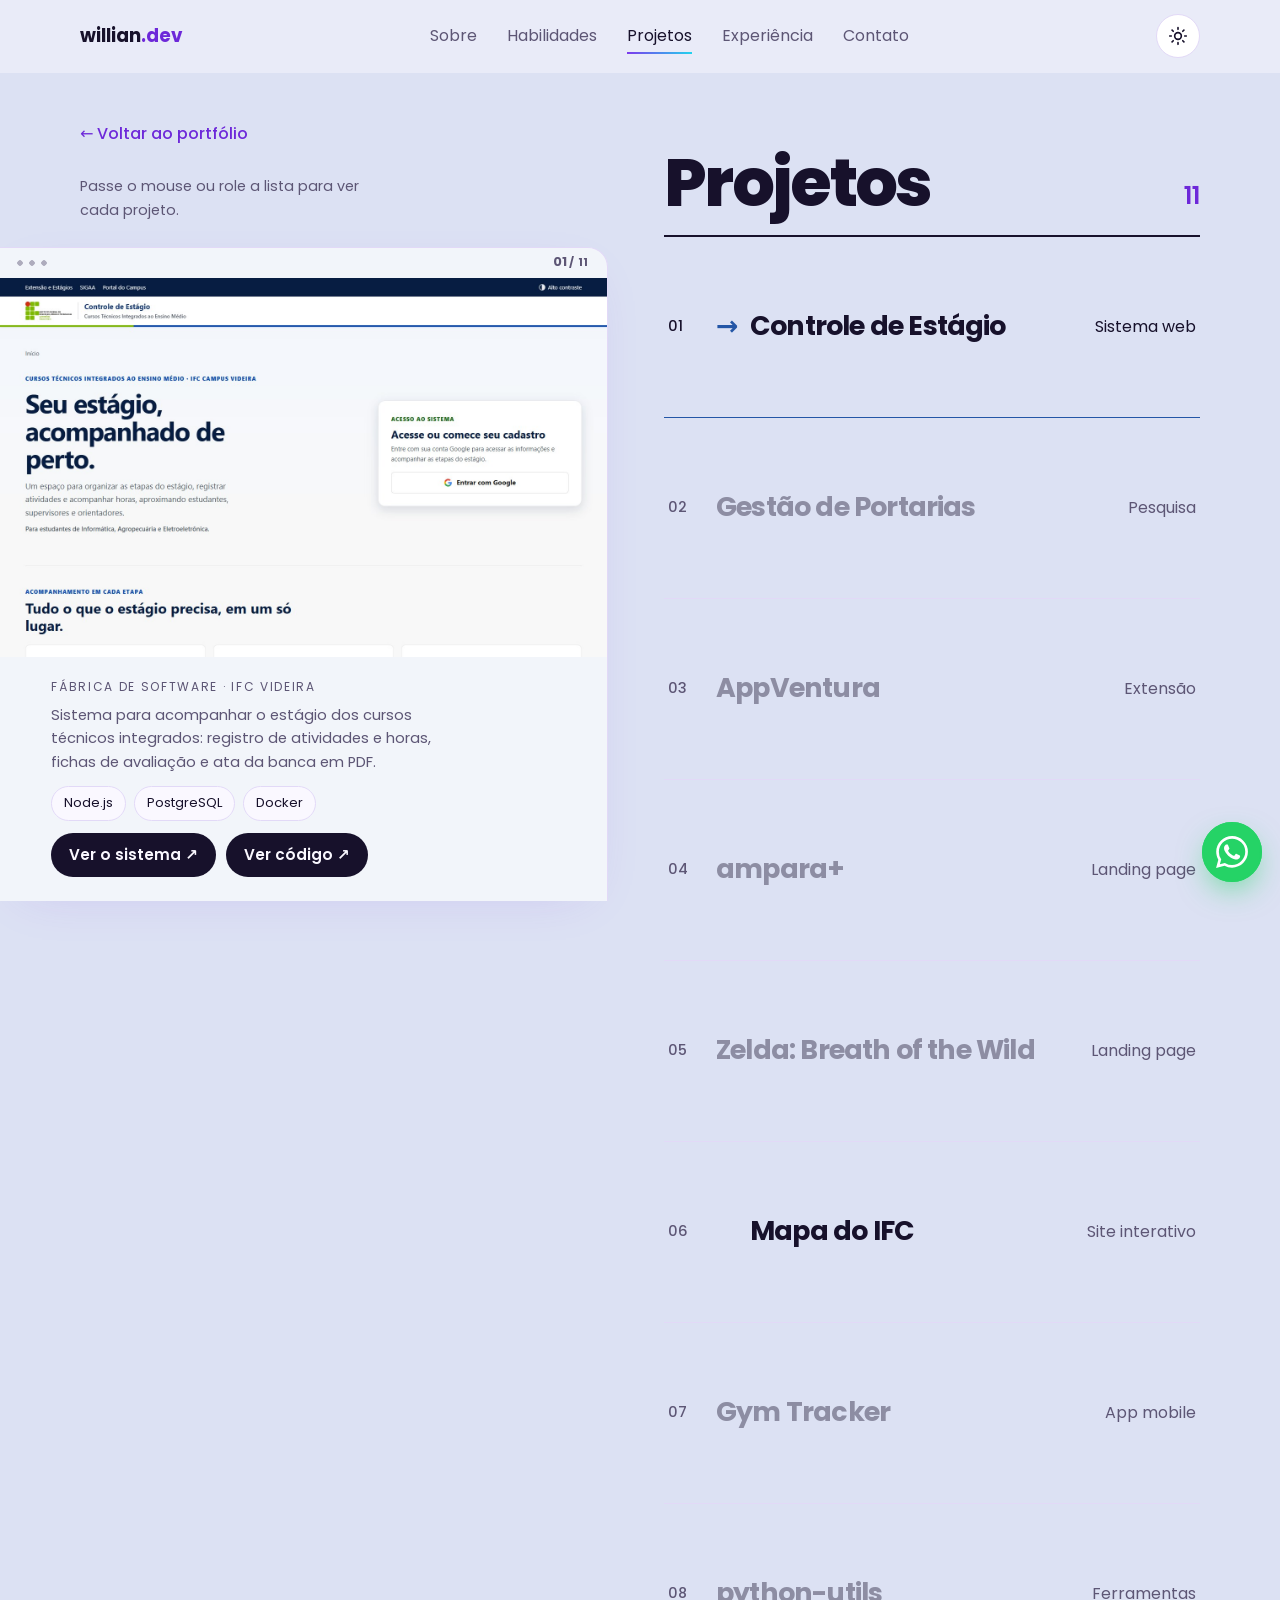
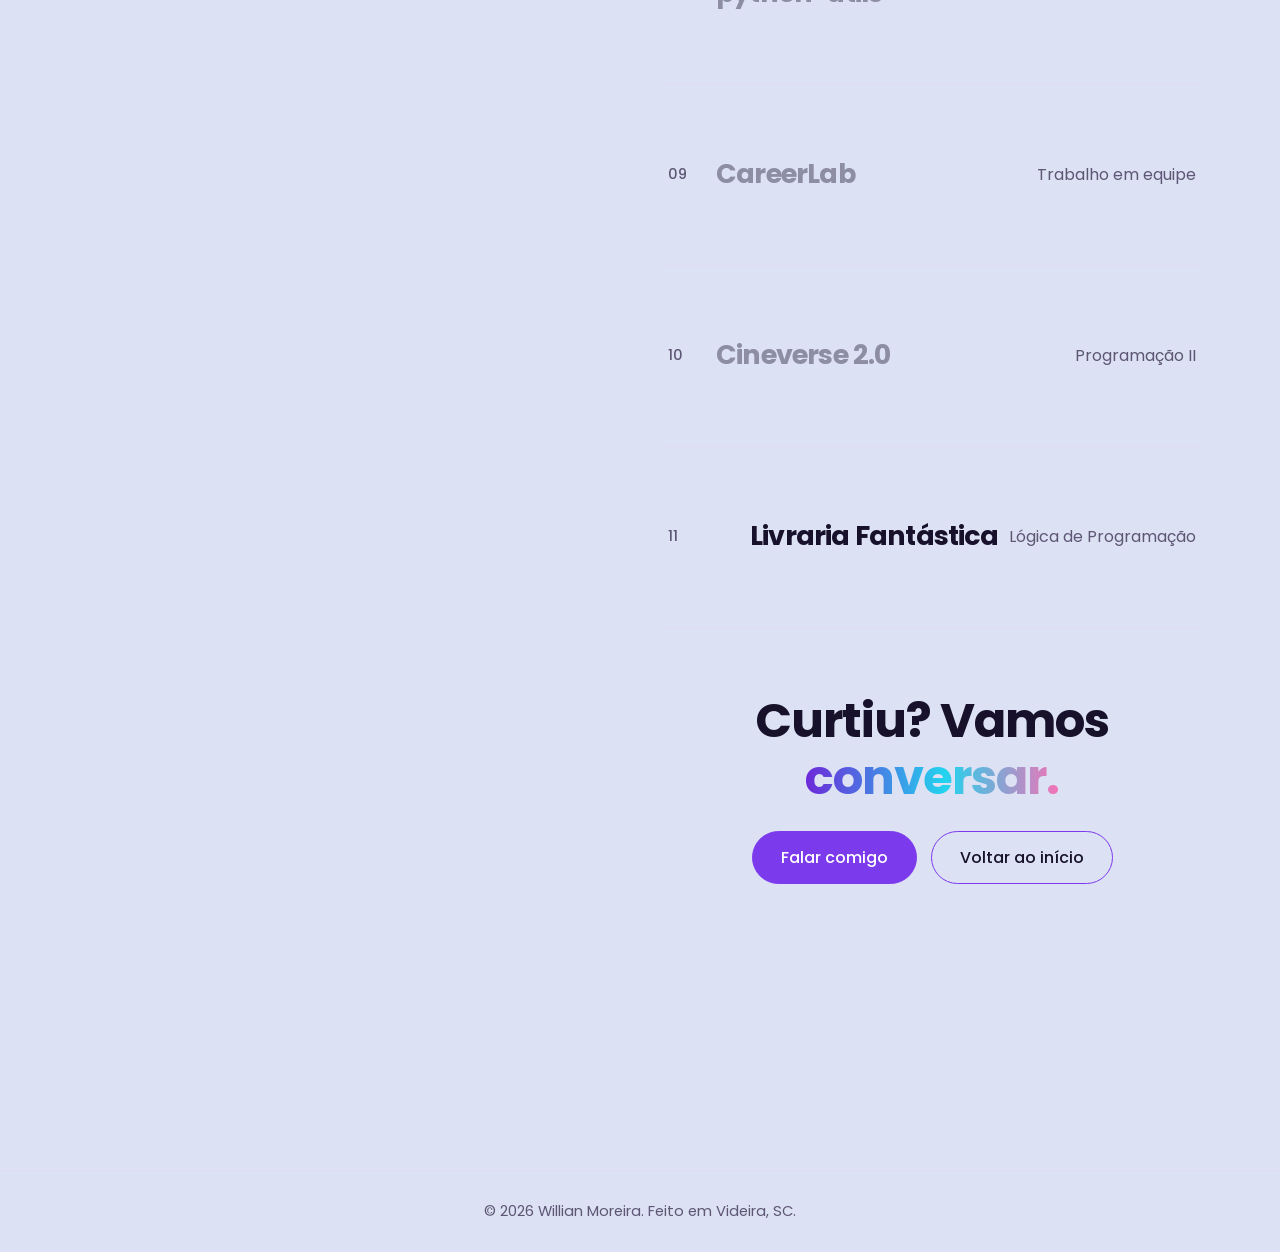
==== projetos.html @ 4750a2bd "Absolute cinema" ====
<!DOCTYPE html>
<html lang="pt-BR" data-theme="dark">
<head>
<meta charset="UTF-8" />
<meta name="viewport" content="width=device-width, initial-scale=1, viewport-fit=cover" />
<title>Todos os projetos | Willian Moreira</title>
<meta name="description" content="Todos os projetos de Willian Moreira: sistemas institucionais, extensão, landing pages, apps e trabalhos acadêmicos." />
<meta name="theme-color" content="#000000" />
<link rel="icon" type="image/png" href="assets/icon.png">
<script>
(function(){var t;try{t=localStorage.getItem('theme')}catch(e){}document.documentElement.dataset.theme=(t==='light'||t==='dark')?t:(matchMedia('(prefers-color-scheme: dark)').matches?'dark':'light')})();
</script>
<link rel="preconnect" href="https://fonts.googleapis.com" />
<link rel="preconnect" href="https://fonts.gstatic.com" crossorigin />
<link href="https://fonts.googleapis.com/css2?family=Poppins:wght@300;400;500;600;700;800&display=swap" rel="stylesheet" />
<link rel="stylesheet" href="style.css" />
</head>
<body class="projects-page">
<div class="progress" id="progress" aria-hidden="true"></div>

<header class="nav" id="nav">
  <div class="container">
    <a href="index.html#inicio" class="logo">willian<span>.dev</span></a>
    <nav class="menu" id="menu" aria-label="Principal">
      <a href="index.html#sobre">Sobre</a>
      <a href="index.html#habilidades">Habilidades</a>
      <a href="projetos.html" aria-current="page" class="active">Projetos</a>
      <a href="index.html#experiencia">Experiência</a>
      <a href="index.html#contato">Contato</a>
    </nav>
    <div class="nav-tools">
      <button class="theme-toggle" id="theme" type="button" aria-label="Alternar entre modo claro e escuro" aria-pressed="false">
        <svg class="i-sun" viewBox="0 0 24 24" fill="none" stroke="currentColor" stroke-width="2" stroke-linecap="round"><circle cx="12" cy="12" r="4"/><path d="M12 2v2M12 20v2M4.9 4.9l1.4 1.4M17.7 17.7l1.4 1.4M2 12h2M20 12h2M4.9 19.1l1.4-1.4M17.7 6.3l1.4-1.4"/></svg>
        <svg class="i-moon" viewBox="0 0 24 24" fill="none" stroke="currentColor" stroke-width="2" stroke-linecap="round" stroke-linejoin="round"><path d="M21 12.8A9 9 0 1 1 11.2 3a7 7 0 0 0 9.8 9.8z"/></svg>
      </button>
      <button class="burger" id="burger" type="button" aria-label="Abrir menu" aria-expanded="false"><span></span><span></span><span></span></button>
    </div>
  </div>
</header>

<main>
<div class="stage" id="stage">

  <!-- Coluna esquerda (desktop): texto no topo e imagem do projeto ativo embaixo. Montada pelo JS. -->
  <aside class="side" aria-label="Detalhes do projeto selecionado">
    <div class="side-intro">
      <a class="back" href="index.html#projetos">← Voltar ao portfólio</a>
      <p class="lead">Passe o mouse ou role a lista para ver cada projeto.</p>
    </div>
    <!-- Para trocar uma imagem: mude o data-img do projeto na lista (arquivos em assets/projetos/) -->
    <div class="media" id="media" aria-live="polite">
      <div class="count" id="count" aria-hidden="true"><span>01</span> / 11</div>
      <div class="cap" id="cap"></div>
    </div>
  </aside>

  <!-- Coluna direita: lista. No celular vira uma sequência de cards (foto, descrição e link). -->
  <section class="list" id="list" aria-labelledby="titulo">
    <header class="list-head">
      <h1 id="titulo">Projetos</h1>
      <span class="n">11</span>
    </header>
    <div class="p-lead m-only">
      <a class="back" href="index.html#projetos">← Voltar ao portfólio</a>
      <p class="lead">Sistemas, sites, apps e trabalhos de aula que fiz ou de que participei.</p>
    </div>

    <article class="p-row reveal" data-color="#2456a6" data-img="assets/projetos/estagios.jpg">
      <img class="m-img" src="assets/projetos/estagios.jpg" alt="Capa do projeto Controle de Estágio" loading="lazy" />
      <h2 class="p-title-wrap"><a class="p-head" href="https://estagiarios.labia.ifc.edu.br/" target="_blank" rel="noopener"><span class="p-num">01</span><span class="p-title">Controle de Estágio</span><span class="p-cat">Sistema web</span></a></h2>
      <div class="p-details">
        <span class="where">Fábrica de Software · IFC Videira</span>
        <p>Sistema para acompanhar o estágio dos cursos técnicos integrados: registro de atividades e horas, fichas de avaliação e ata da banca em PDF.</p>
        <div class="tags"><span class="tag">Node.js</span><span class="tag">PostgreSQL</span><span class="tag">Docker</span></div>
        <div class="actions"><a href="https://estagiarios.labia.ifc.edu.br/" target="_blank" rel="noopener">Ver o sistema ↗</a><a href="https://github.com/FabSoftwareVideira/fabrica-estagiarios" target="_blank" rel="noopener">Ver código ↗</a></div>
      </div>
    </article>

    <article class="p-row reveal" data-color="#69a7ec" data-img="assets/projetos/sgp.svg">
      <img class="m-img" src="assets/projetos/sgp.svg" alt="Apresentação visual do projeto" loading="lazy" />
      <h2 class="p-title-wrap"><a class="p-head" href="https://github.com/willian-hm/sistema-gestao-de-portarias" target="_blank" rel="noopener"><span class="p-num">02</span><span class="p-title">Gestão de Portarias</span><span class="p-cat">Pesquisa</span></a></h2>
      <div class="p-details">
        <span class="where">Pesquisa · IFC Videira</span>
        <p>Aplicação web para cadastrar, consultar e gerar portarias institucionais, com acesso por perfil. Evolução de um protótipo feito em Google Sheets.</p>
        <div class="tags"><span class="tag">Node.js</span><span class="tag">Express</span><span class="tag">PostgreSQL</span><span class="tag">Docker</span></div>
        <div class="actions"><a href="https://github.com/willian-hm/sistema-gestao-de-portarias" target="_blank" rel="noopener">Ver código ↗</a></div>
      </div>
    </article>

    <article class="p-row reveal" data-color="#21b8d5" data-img="assets/projetos/appventura.svg">
      <img class="m-img" src="assets/projetos/appventura.svg" alt="Apresentação visual do projeto" loading="lazy" />
      <h2 class="p-title-wrap"><a class="p-head" href="https://github.com/fabricioifc/AppVentura" target="_blank" rel="noopener"><span class="p-num">03</span><span class="p-title">AppVentura</span><span class="p-cat">Extensão</span></a></h2>
      <div class="p-details">
        <span class="where">Extensão · IFC Videira · 2025</span>
        <p>Oficinas de criação de aplicativos para o ensino fundamental, com temas transversais da BNCC. Atuei como bolsista em 2025, com coordenação do prof. Fabricio Bizotto.</p>
        <div class="tags"><span class="tag">React Native</span><span class="tag">Expo</span><span class="tag">Educação</span></div>
        <div class="actions"><a href="https://github.com/fabricioifc/AppVentura" target="_blank" rel="noopener">Ver repositório ↗</a></div>
      </div>
    </article>

    <article class="p-row reveal" data-color="#1685bd" data-img="assets/projetos/ampara.jpg">
      <img class="m-img" src="assets/projetos/ampara.jpg" alt="Captura da landing page ampara+" loading="lazy" />
      <h2 class="p-title-wrap"><a class="p-head" href="https://willian-hm.github.io/ampara-mais/" target="_blank" rel="noopener"><span class="p-num">04</span><span class="p-title">ampara+</span><span class="p-cat">Landing page</span></a></h2>
      <div class="p-details">
        <span class="where">Startup</span>
        <p>Landing page de uma startup que conecta quem cuida e quem precisa de cuidado.</p>
        <div class="tags"><span class="tag">HTML</span><span class="tag">CSS</span><span class="tag">JS</span></div>
        <div class="actions"><a href="https://willian-hm.github.io/ampara-mais/" target="_blank" rel="noopener">Ver o site ↗</a><a href="https://github.com/willian-hm/ampara-mais" target="_blank" rel="noopener">Ver código ↗</a></div>
      </div>
    </article>

    <article class="p-row reveal" data-color="#8a9460" data-img="assets/projetos/zelda.jpg">
      <img class="m-img" src="assets/projetos/zelda.jpg" alt="Imagem da landing page Zelda Breath of the Wild" loading="lazy" />
      <h2 class="p-title-wrap"><a class="p-head" href="https://willian-hm.github.io/zelda-botw-lp/" target="_blank" rel="noopener"><span class="p-num">05</span><span class="p-title">Zelda: Breath of the Wild</span><span class="p-cat">Landing page</span></a></h2>
      <div class="p-details">
        <span class="where">Projeto pessoal</span>
        <p>Landing page temática sobre o jogo, para treinar layout, tipografia e identidade visual.</p>
        <div class="tags"><span class="tag">HTML</span><span class="tag">CSS</span><span class="tag">JS</span></div>
        <div class="actions"><a href="https://willian-hm.github.io/zelda-botw-lp/" target="_blank" rel="noopener">Ver o site ↗</a><a href="https://github.com/willian-hm/zelda-botw-lp" target="_blank" rel="noopener">Ver código ↗</a></div>
      </div>
    </article>

    <article class="p-row reveal" data-color="#5e963c" data-img="assets/projetos/ifc-map.jpg">
      <img class="m-img" src="assets/projetos/ifc-map.jpg" alt="Captura do Mapa do IFC" loading="lazy" />
      <h2 class="p-title-wrap"><a class="p-head" href="https://willian-hm.github.io/ifc-map/" target="_blank" rel="noopener"><span class="p-num">06</span><span class="p-title">Mapa do IFC</span><span class="p-cat">Site interativo</span></a></h2>
      <div class="p-details">
        <span class="where">IFC Videira</span>
        <p>Mapa 2D em pixel art do campus de Videira, publicado no GitHub Pages.</p>
        <div class="tags"><span class="tag">HTML</span><span class="tag">Pixel art</span><span class="tag">GitHub Pages</span></div>
        <div class="actions"><a href="https://willian-hm.github.io/ifc-map/" target="_blank" rel="noopener">Ver o mapa ↗</a><a href="https://github.com/willian-hm/ifc-map" target="_blank" rel="noopener">Ver código ↗</a></div>
      </div>
    </article>

    <article class="p-row reveal" data-color="#9b85ee" data-img="assets/projetos/gym.svg">
      <img class="m-img" src="assets/projetos/gym.svg" alt="Apresentação visual do projeto" loading="lazy" />
      <h2 class="p-title-wrap"><a class="p-head" href="https://github.com/willian-hm/gym-tracker" target="_blank" rel="noopener"><span class="p-num">07</span><span class="p-title">Gym Tracker</span><span class="p-cat">App mobile</span></a></h2>
      <div class="p-details">
        <span class="where">Projeto pessoal</span>
        <p>App offline para registrar treinos, com cronômetro de descanso e sistema de XP e nível por grupo muscular, no estilo Solo Leveling.</p>
        <div class="tags"><span class="tag">React Native</span><span class="tag">Expo</span><span class="tag">TypeScript</span></div>
        <div class="actions"><a href="https://github.com/willian-hm/gym-tracker" target="_blank" rel="noopener">Ver código ↗</a></div>
      </div>
    </article>

    <article class="p-row reveal" data-color="#3776ab" data-img="assets/projetos/pyutils.svg">
      <img class="m-img" src="assets/projetos/pyutils.svg" alt="Apresentação visual do projeto" loading="lazy" />
      <h2 class="p-title-wrap"><a class="p-head" href="https://github.com/willian-hm/python-utils" target="_blank" rel="noopener"><span class="p-num">08</span><span class="p-title">python-utils</span><span class="p-cat">Ferramentas</span></a></h2>
      <div class="p-details">
        <span class="where">Projeto pessoal</span>
        <p>Coleção de utilitários em Python: conversor de mídia com Flask, mini ChatGPT local com Ollama e um relógio. Um laboratório de automação e IA.</p>
        <div class="tags"><span class="tag">Python</span><span class="tag">Flask</span><span class="tag">Ollama</span></div>
        <div class="actions"><a href="https://github.com/willian-hm/python-utils" target="_blank" rel="noopener">Ver código ↗</a></div>
      </div>
    </article>

    <article class="p-row reveal" data-color="#398e9c" data-img="assets/projetos/careerlab.jpg">
      <img class="m-img" src="assets/projetos/careerlab.jpg" alt="Capa do projeto CareerLab" loading="lazy" />
      <h2 class="p-title-wrap"><a class="p-head" href="https://github.com/willian-hm/CareerLab" target="_blank" rel="noopener"><span class="p-num">09</span><span class="p-title">CareerLab</span><span class="p-cat">Trabalho em equipe</span></a></h2>
      <div class="p-details">
        <span class="where">Trabalho em equipe</span>
        <p>Rede de conexões e oportunidades de carreira, com cadastro, login, feed de postagens e sistema de seguidores. Feito em equipe com Ana Paula Deon e Rafael Zanelatto.</p>
        <div class="tags"><span class="tag">PHP</span><span class="tag">Bootstrap</span><span class="tag">SQL</span></div>
        <div class="actions"><a href="https://github.com/willian-hm/CareerLab" target="_blank" rel="noopener">Ver código ↗</a></div>
      </div>
    </article>

    <article class="p-row reveal" data-color="#a88452" data-img="assets/projetos/cineverse.jpg">
      <img class="m-img" src="assets/projetos/cineverse.jpg" alt="Capa do projeto Cineverse 2.0" loading="lazy" />
      <h2 class="p-title-wrap"><a class="p-head" href="https://github.com/willian-hm/Cineverse-2.0" target="_blank" rel="noopener"><span class="p-num">10</span><span class="p-title">Cineverse 2.0</span><span class="p-cat">Programação II</span></a></h2>
      <div class="p-details">
        <span class="where">Programação II</span>
        <p>Site de catálogo de filmes e séries, com cadastro de usuários, perfil e slider de destaques.</p>
        <div class="tags"><span class="tag">PHP</span><span class="tag">SQL</span><span class="tag">JS</span></div>
        <div class="actions"><a href="https://github.com/willian-hm/Cineverse-2.0" target="_blank" rel="noopener">Ver código ↗</a></div>
      </div>
    </article>

    <article class="p-row reveal" data-color="#868080" data-img="assets/projetos/livraria.jpg">
      <img class="m-img" src="assets/projetos/livraria.jpg" alt="Captura do site Livraria Fantástica" loading="lazy" />
      <h2 class="p-title-wrap"><a class="p-head" href="https://github.com/willian-hm/site-de-vendas" target="_blank" rel="noopener"><span class="p-num">11</span><span class="p-title">Livraria Fantástica</span><span class="p-cat">Lógica de Programação</span></a></h2>
      <div class="p-details">
        <span class="where">Lógica de Programação</span>
        <p>Trabalho final da disciplina: site de vendas de livros com página inicial e cadastro de clientes.</p>
        <div class="tags"><span class="tag">HTML</span><span class="tag">CSS</span><span class="tag">JS</span></div>
        <div class="actions"><a href="https://github.com/willian-hm/site-de-vendas" target="_blank" rel="noopener">Ver código ↗</a></div>
      </div>
    </article>

    <div class="p-end reveal">
      <h2>Curtiu? Vamos <span class="grad">conversar.</span></h2>
      <div class="links">
        <a class="btn btn-primary" href="index.html#contato">Falar comigo</a>
        <a class="btn btn-ghost" href="index.html#inicio">Voltar ao início</a>
      </div>
    </div>
  </section>
</div>
</main>

<footer><div class="container">&copy; <span id="year"></span> Willian Moreira. Feito em Videira, SC.</div></footer>

<a class="wa-fab" href="https://wa.me/5549991280198?text=Ol%C3%A1%20Willian!%20Vi%20seu%20portf%C3%B3lio%20e%20queria%20conversar." target="_blank" rel="noopener" aria-label="Chamar no WhatsApp">
  <svg viewBox="0 0 24 24" fill="currentColor" aria-hidden="true"><path d="M17.472 14.382c-.297-.149-1.758-.867-2.03-.967-.273-.099-.471-.148-.67.15-.197.297-.767.966-.94 1.164-.173.199-.347.223-.644.075-.297-.15-1.255-.463-2.39-1.475-.883-.788-1.48-1.761-1.653-2.059-.173-.297-.018-.458.13-.606.134-.133.298-.347.446-.52.149-.174.198-.298.298-.497.099-.198.05-.371-.025-.52-.075-.149-.669-1.612-.916-2.207-.242-.579-.487-.5-.669-.51-.173-.008-.371-.01-.57-.01-.198 0-.52.074-.792.372-.272.297-1.04 1.016-1.04 2.479 0 1.462 1.065 2.875 1.213 3.074.149.198 2.096 3.2 5.077 4.487.709.306 1.262.489 1.694.625.712.227 1.36.195 1.871.118.571-.085 1.758-.719 2.006-1.413.248-.694.248-1.289.173-1.413-.074-.124-.272-.198-.57-.347m-5.421 7.403h-.004a9.87 9.87 0 01-5.031-1.378l-.361-.214-3.741.982.998-3.648-.235-.374a9.86 9.86 0 01-1.51-5.26c.001-5.45 4.436-9.884 9.888-9.884 2.64 0 5.122 1.03 6.988 2.898a9.825 9.825 0 012.893 6.994c-.003 5.45-4.437 9.884-9.885 9.884m8.413-18.297A11.815 11.815 0 0012.05 0C5.495 0 .16 5.335.157 11.892c0 2.096.547 4.142 1.588 5.945L.057 24l6.305-1.654a11.882 11.882 0 005.683 1.448h.005c6.554 0 11.89-5.335 11.893-11.893a11.821 11.821 0 00-3.48-8.413Z"/></svg>
  <span class="tip">Chamar no WhatsApp</span>
</a>
<div class="toast" id="toast" role="status" aria-live="polite"></div>

<script src="main.js"></script>
<script src="projects.js"></script>
</body>
</html>
---- style.css ----
/* ===== CORES E VARIÁVEIS: mude aqui para alterar o tema inteiro ===== */
:root{
  color-scheme:dark;
  --bg:#000000;
  --surface:#0c0a12;
  --surface-2:#141021;
  --border:#241c3a;
  --text:#f2eefb;
  --muted:#a59fb8;
  --purple:#8b5cf6;
  --purple-light:#b79bff;
  --purple-deep:#5b21b6;
  --cyan:#22d3ee;
  --pink:#f472b6;
  --nav-bg:rgba(0,0,0,.78);
  --menu-bg:rgba(0,0,0,.97);
  --btn-hover-text:#000;
  --glow:rgba(139,92,246,.32);
  --shadow:0 24px 60px -24px rgba(139,92,246,.45);
  --radius:22px;
  --ease:cubic-bezier(.22,.8,.3,1);
  --gutter:max(4vw,calc((100vw - 1120px)/2));
}
:root[data-theme="light"]{
  color-scheme:light;
  --bg:#faf8ff;
  --surface:#ffffff;
  --surface-2:#f2edff;
  --border:#e2d9f7;
  --text:#17112b;
  --muted:#5d5675;
  --purple:#7c3aed;
  --purple-light:#6d28d9;
  --purple-deep:#c4b5fd;
  --nav-bg:rgba(250,248,255,.82);
  --menu-bg:rgba(250,248,255,.98);
  --btn-hover-text:#fff;
  --glow:rgba(124,58,237,.18);
  --shadow:0 24px 60px -28px rgba(91,33,182,.35);
}
*{box-sizing:border-box;margin:0;padding:0}
html{scroll-behavior:smooth;scroll-padding-top:84px;-webkit-text-size-adjust:100%}
body{font-family:'Poppins',system-ui,sans-serif;background:var(--bg);color:var(--text);line-height:1.7;-webkit-font-smoothing:antialiased;overflow-x:hidden}
img{max-width:100%;display:block}
a{color:inherit;text-decoration:none}
ul{list-style:none}
button{font-family:inherit}
:focus-visible{outline:2px solid var(--purple-light);outline-offset:3px;border-radius:6px}
.container{width:min(1120px,92%);margin-inline:auto}
section{padding:72px 0}
h2{font-size:clamp(1.9rem,4vw,2.8rem);font-weight:700;line-height:1.2;letter-spacing:-.02em;margin-bottom:12px}
.lead{color:var(--muted);font-size:1.05rem;max-width:56ch;margin-bottom:32px}
.eyebrow{display:inline-flex;align-items:center;gap:10px;font-size:.85rem;font-weight:600;letter-spacing:.2em;text-transform:uppercase;color:var(--purple-light);margin-bottom:14px}
.eyebrow::before{content:"";width:28px;height:2px;border-radius:2px;background:linear-gradient(90deg,var(--purple),var(--cyan))}
.grad{background:linear-gradient(90deg,var(--purple-light),var(--cyan) 55%,var(--pink));-webkit-background-clip:text;background-clip:text;color:transparent}
.sr-only{position:absolute;width:1px;height:1px;overflow:hidden;clip:rect(0 0 0 0);white-space:nowrap}
.theme-anim,.theme-anim *{transition:background-color .45s,color .45s,border-color .45s!important}

/* ===== BARRA DE PROGRESSO ===== */
.progress{position:fixed;top:0;left:0;right:0;height:3px;z-index:80;transform-origin:0 50%;transform:scaleX(0);background:linear-gradient(90deg,var(--purple),var(--cyan),var(--pink));box-shadow:0 0 14px var(--purple);pointer-events:none}

/* ===== IMAGENS ===== */
.img-round{width:100%;height:100%;object-fit:cover;border-radius:var(--radius);background:var(--surface-2)}
.img-frame{border-radius:var(--radius);overflow:hidden;border:1px solid var(--border);background:var(--surface-2)}

/* ===== BOTÕES ===== */
.btn{display:inline-flex;align-items:center;justify-content:center;gap:10px;min-height:48px;padding:12px 28px;border-radius:999px;font-weight:500;font-size:1rem;border:1px solid var(--purple);cursor:pointer;transition:transform .3s var(--ease),background .3s,box-shadow .3s,color .3s}
.btn svg{width:18px;height:18px;flex:none}
.btn-primary{background:var(--purple);color:#fff}
.btn-primary:hover{background:var(--purple-light);color:var(--btn-hover-text);transform:translateY(-3px);box-shadow:0 10px 30px -8px var(--purple)}
.btn-ghost{background:transparent;color:var(--text)}
.btn-ghost:hover{background:rgba(139,92,246,.14);transform:translateY(-3px)}

/* ===== NAVBAR ===== */
.nav{position:fixed;inset:0 0 auto 0;z-index:70;transition:background .3s,border-color .3s;border-bottom:1px solid transparent;padding-top:env(safe-area-inset-top,0)}
.nav.scrolled{background:var(--nav-bg);backdrop-filter:blur(14px);-webkit-backdrop-filter:blur(14px);border-color:var(--border)}
.nav .container{display:flex;align-items:center;justify-content:space-between;height:72px;gap:16px}
.logo{font-weight:700;font-size:1.15rem}
.logo span{color:var(--purple-light)}
.menu{display:flex;gap:30px}
.menu a{color:var(--muted);font-size:1rem;position:relative;transition:color .25s}
.menu a::after{content:"";position:absolute;left:0;bottom:-4px;height:2px;width:0;background:linear-gradient(90deg,var(--purple),var(--cyan));transition:width .3s var(--ease)}
.menu a:hover,.menu a.active{color:var(--text)}
.menu a:hover::after,.menu a.active::after{width:100%}
.nav-tools{display:flex;align-items:center;gap:8px}
.theme-toggle{position:relative;width:44px;height:44px;border-radius:50%;border:1px solid var(--border);background:var(--surface);color:var(--text);cursor:pointer;display:grid;place-items:center;overflow:hidden;transition:border-color .3s,transform .3s var(--ease)}
.theme-toggle:hover{border-color:var(--purple);transform:rotate(18deg)}
.theme-toggle svg{position:absolute;width:20px;height:20px;transition:transform .5s var(--ease),opacity .3s}
.theme-toggle .i-sun{transform:translateY(32px) rotate(-90deg);opacity:0}
.theme-toggle .i-moon{transform:none;opacity:1}
:root[data-theme="light"] .theme-toggle .i-sun{transform:none;opacity:1}
:root[data-theme="light"] .theme-toggle .i-moon{transform:translateY(-32px) rotate(90deg);opacity:0}
.burger{display:none;background:none;border:0;width:44px;height:44px;cursor:pointer;position:relative}
.burger span{position:absolute;left:10px;right:10px;height:2px;background:var(--text);border-radius:2px;transition:transform .3s var(--ease),opacity .2s}
.burger span:nth-child(1){top:15px}.burger span:nth-child(2){top:21px}.burger span:nth-child(3){top:27px}
.burger.open span:nth-child(1){transform:translateY(6px) rotate(45deg)}
.burger.open span:nth-child(2){opacity:0}
.burger.open span:nth-child(3){transform:translateY(-6px) rotate(-45deg)}

/* ===== HERO ===== */
.hero{min-height:92svh;display:flex;align-items:center;padding:120px 0 64px;position:relative;overflow:hidden}
.glow{position:absolute;width:620px;height:620px;border-radius:50%;background:radial-gradient(circle,var(--glow),transparent 65%);left:var(--gx,70%);top:var(--gy,40%);transform:translate(-50%,-50%);pointer-events:none;transition:left .6s var(--ease),top .6s var(--ease)}
.hero-grid{display:grid;grid-template-columns:1.25fr .75fr;gap:56px;align-items:center;position:relative}
.status{display:inline-flex;align-items:center;gap:10px;padding:8px 16px;border-radius:999px;border:1px solid var(--border);background:var(--surface);font-size:.9rem;color:var(--muted);margin-bottom:22px}
.status i{width:9px;height:9px;border-radius:50%;background:#22c55e;box-shadow:0 0 0 0 rgba(34,197,94,.6);animation:ping 2s infinite}
@keyframes ping{70%{box-shadow:0 0 0 10px rgba(34,197,94,0)}100%{box-shadow:0 0 0 0 rgba(34,197,94,0)}}
.hero h1{font-size:clamp(2.6rem,7vw,5rem);font-weight:800;line-height:1.05;letter-spacing:-.035em;margin-bottom:18px}
.hero .role{font-size:clamp(1.05rem,2vw,1.3rem);color:var(--purple-light);font-weight:500;margin-bottom:20px;min-height:1.8em}
.hero .caret{display:inline-block;width:2px;height:1.1em;background:var(--purple-light);margin-left:3px;vertical-align:-3px;animation:blink 1s steps(1) infinite}
@keyframes blink{50%{opacity:0}}
.hero p.intro{color:var(--muted);font-size:1.05rem;max-width:52ch;margin-bottom:36px}
.cta{display:flex;flex-wrap:wrap;gap:14px}
.profile{aspect-ratio:4/5;max-width:380px;margin-left:auto;position:relative;perspective:900px}
.profile::before{content:"";position:absolute;inset:-12px;border-radius:calc(var(--radius) + 10px);border:1px solid var(--purple-deep);transform:rotate(4deg);transition:transform .6s var(--ease)}
.profile:hover::before{transform:rotate(-2deg)}
.profile .img-frame{position:relative;height:100%;transition:transform .25s ease-out;transform-style:preserve-3d;box-shadow:var(--shadow)}
.profile .img-frame img{transform:scale(1.02)}

/* chip do Instagram */
.ig-chip{display:inline-flex;align-items:center;gap:12px;padding:8px 18px 8px 8px;border-radius:999px;background:var(--surface);border:1px solid var(--border);box-shadow:var(--shadow);transition:transform .35s var(--ease),border-color .3s;max-width:100%}
.ig-chip:hover{transform:translateY(-3px);border-color:var(--purple)}
.ig-chip .av{flex:none;width:46px;height:46px;border-radius:50%;padding:2px;background:linear-gradient(45deg,#fdc468,#f5576c 45%,#a855f7 80%,#6366f1)}
.ig-chip .av img{width:100%;height:100%;border-radius:50%;object-fit:cover;object-position:50% 20%;border:2px solid var(--surface)}
.ig-chip .tx{display:flex;flex-direction:column;line-height:1.25;min-width:0}
.ig-chip b{font-weight:600;font-size:.98rem;display:inline-flex;align-items:center;gap:5px}
.ig-chip small{font-size:.8rem;color:var(--muted)}
.verified{width:17px;height:17px;flex:none}
.profile .ig-chip{position:absolute;left:-28px;bottom:26px;z-index:3;animation:float 6s ease-in-out infinite}
@keyframes float{50%{transform:translateY(-8px)}}

/* ===== MARQUEE ===== */
.marquee{padding:34px 0 40px;border-block:1px solid var(--border);overflow:hidden;background:linear-gradient(180deg,var(--surface),var(--bg))}
.m-label{text-align:center;font-size:.8rem;letter-spacing:.24em;text-transform:uppercase;color:var(--muted);margin-bottom:22px;padding:0 16px}
.m-row{display:flex;overflow:hidden;-webkit-mask-image:linear-gradient(90deg,transparent,#000 8%,#000 92%,transparent);mask-image:linear-gradient(90deg,transparent,#000 8%,#000 92%,transparent)}
.m-row+.m-row{margin-top:20px}
.m-track{display:flex;flex:none;align-items:center;min-width:100%;justify-content:space-around;animation:mq 46s linear infinite}
.m-row.rev .m-track{animation-direction:reverse;animation-duration:52s}
@keyframes mq{to{transform:translateX(-100%)}}
.m-big span{display:inline-flex;align-items:center;gap:44px;padding-left:44px;font-size:clamp(1.7rem,4.2vw,2.8rem);font-weight:700;letter-spacing:-.03em;white-space:nowrap;color:var(--text)}
.m-big span::after{content:"";width:10px;height:10px;border-radius:50%;background:linear-gradient(135deg,var(--purple),var(--cyan))}
.m-big span:nth-child(even){color:transparent;-webkit-text-stroke:1.4px var(--muted)}
.m-pill span{display:inline-flex;align-items:center;gap:10px;margin-left:14px;padding:12px 22px;border-radius:999px;border:1px solid var(--border);background:var(--surface);font-size:1rem;white-space:nowrap}
.m-pill span::before{content:"";width:8px;height:8px;border-radius:50%;background:var(--cyan)}
@media (hover:hover){.m-row:hover .m-track{animation-play-state:paused}}

/* ===== BENTO ===== */
.bento{display:grid;grid-template-columns:repeat(6,1fr);gap:18px}
.card{position:relative;background:var(--surface);border:1px solid var(--border);border-radius:var(--radius);padding:30px;transition:transform .35s var(--ease),border-color .3s,background .3s,box-shadow .3s;overflow:hidden}
.card::before{content:"";position:absolute;inset:0;background:radial-gradient(420px circle at var(--mx,50%) var(--my,0%),rgba(139,92,246,.16),transparent 60%);opacity:0;transition:opacity .35s;pointer-events:none}
.card > *{position:relative}
@media (hover:hover){
  .card:hover{border-color:var(--purple);transform:translateY(-5px);background:var(--surface-2);box-shadow:var(--shadow)}
  .card:hover::before{opacity:1}
}
.card h3{font-size:1.1rem;font-weight:600;margin-bottom:10px}
.card p{color:var(--muted);font-size:1rem}
.span-2{grid-column:span 2}.span-3{grid-column:span 3}.span-4{grid-column:span 4}.span-6{grid-column:span 6}
.photo-card{padding:0;min-height:240px}
.photo-card:hover{transform:none!important}
.photo-card img{transition:transform .8s var(--ease)}
.photo-card:hover img{transform:scale(1.05)}

.about-text{font-size:1.1rem;color:var(--text)}
.facts li{display:flex;gap:12px;padding:10px 0;border-bottom:1px solid var(--border);color:var(--muted);font-size:1rem}
.facts li:last-child{border:0}
.facts li::before{content:"";flex:none;width:8px;height:8px;margin-top:11px;border-radius:50%;background:var(--purple)}
.facts b{color:var(--text);font-weight:500}

.tags{display:flex;flex-wrap:wrap;gap:10px;margin-top:18px}
.tag{padding:8px 16px;border-radius:999px;font-size:.92rem;border:1px solid var(--border);background:var(--bg);color:var(--text);transition:all .25s}
.tag:hover{border-color:var(--purple);background:rgba(139,92,246,.16);color:var(--purple-light)}

.project{padding:0;display:flex;flex-direction:column}
.project .thumb{aspect-ratio:16/9;overflow:hidden}
.project .thumb img{transition:transform .6s var(--ease);border-radius:0}
.project:hover .thumb img{transform:scale(1.06)}
.project .body{padding:26px 28px 28px;display:flex;flex-direction:column;flex:1}
.project .tags{margin:16px 0 22px}
.project .tag{font-size:.85rem;padding:6px 13px}
.project .link{margin-top:auto;font-weight:500;font-size:1rem;color:var(--purple-light);display:inline-flex;gap:8px;align-items:center;min-height:32px}
.project .link:hover{color:var(--text);text-decoration:underline;text-underline-offset:5px}
.project .where{font-size:.9rem;color:var(--purple-light);margin-bottom:4px}
.more{display:flex;justify-content:center;margin-top:32px}

/* ===== TIMELINE ===== */
.timeline{position:relative;max-width:760px;padding-left:34px}
.timeline::before{content:"";position:absolute;left:6px;top:8px;bottom:8px;width:2px;background:linear-gradient(var(--purple),var(--cyan),var(--border))}
.t-item{position:relative;padding-bottom:32px}
.t-item:last-child{padding-bottom:0}
.t-item::before{content:"";position:absolute;left:-34px;top:8px;width:14px;height:14px;border-radius:50%;background:var(--bg);border:3px solid var(--purple)}
.t-date{color:var(--purple-light);font-size:.92rem;font-weight:500}
.t-item h3{font-size:1.15rem;font-weight:600;margin:2px 0 6px}
.t-item p{color:var(--muted);font-size:1rem;max-width:60ch}
.t-group{margin:0 0 26px;font-weight:600;font-size:1.3rem}

/* ===== CONTATO ===== */
.contact{text-align:center;position:relative;overflow:hidden}
.contact::before{content:"";position:absolute;left:50%;top:50%;width:760px;max-width:100%;height:440px;transform:translate(-50%,-50%);background:radial-gradient(ellipse,var(--glow),transparent 70%);pointer-events:none}
.contact h2{font-size:clamp(2.1rem,6vw,4rem);position:relative}
.contact .lead{margin-inline:auto;position:relative}
.contact .eyebrow{position:relative}
.mail-copy{position:relative;display:inline-flex;align-items:center;gap:14px;max-width:100%;padding:14px 14px 14px 26px;border-radius:999px;border:1px dashed var(--purple);background:var(--surface);color:var(--text);font-size:clamp(.95rem,3.6vw,1.2rem);font-weight:500;cursor:pointer;margin-bottom:26px;transition:transform .3s var(--ease),background .3s,box-shadow .3s}
.mail-copy span{overflow:hidden;text-overflow:ellipsis;white-space:nowrap}
.mail-copy em{flex:none;display:inline-flex;align-items:center;gap:8px;padding:8px 16px;border-radius:999px;background:var(--purple);color:#fff;font-style:normal;font-size:.9rem}
.mail-copy em svg{width:16px;height:16px}
.mail-copy:hover{transform:translateY(-3px);box-shadow:var(--shadow);background:var(--surface-2)}
.links{display:flex;flex-wrap:wrap;gap:14px;justify-content:center;position:relative}
.contact .ig-chip{margin-top:30px;position:relative}
footer{border-top:1px solid var(--border);padding:28px 0 calc(28px + env(safe-area-inset-bottom,0));text-align:center;color:var(--muted);font-size:.92rem}

/* ===== WHATSAPP FLUTUANTE ===== */
.wa-fab{position:fixed;right:max(18px,env(safe-area-inset-right,0));bottom:max(18px,env(safe-area-inset-bottom,0));z-index:75;width:60px;height:60px;border-radius:50%;background:#25d366;color:#fff;display:grid;place-items:center;box-shadow:0 12px 30px -6px rgba(37,211,102,.6);transition:transform .35s var(--ease)}
.wa-fab svg{width:32px;height:32px}
.wa-fab::before{content:"";position:absolute;inset:0;border-radius:50%;border:2px solid #25d366;animation:wa-ring 2.6s ease-out infinite}
@keyframes wa-ring{0%{transform:scale(1);opacity:.7}100%{transform:scale(1.6);opacity:0}}
.wa-fab .tip{position:absolute;right:72px;white-space:nowrap;padding:8px 14px;border-radius:10px;background:var(--surface);color:var(--text);border:1px solid var(--border);font-size:.9rem;opacity:0;transform:translateX(8px);pointer-events:none;transition:all .3s var(--ease)}
@media (hover:hover){.wa-fab:hover{transform:scale(1.08) rotate(-6deg)}.wa-fab:hover .tip{opacity:1;transform:none}}

/* ===== TOAST ===== */
.toast{position:fixed;left:50%;bottom:calc(92px + env(safe-area-inset-bottom,0));z-index:90;transform:translate(-50%,24px);opacity:0;padding:12px 22px;border-radius:999px;background:var(--text);color:var(--bg);font-weight:500;font-size:.95rem;pointer-events:none;transition:all .4s var(--ease);max-width:90vw;text-align:center}
.toast.show{opacity:1;transform:translate(-50%,0)}

/* ===== REVEAL ===== */
.reveal{opacity:0;transform:translateY(28px);transition:opacity .9s var(--ease),transform .9s var(--ease);transition-delay:var(--d,0s)}
.reveal.visible{opacity:1;transform:none}

/* ===================================================================
   PÁGINA DE PROJETOS: lista à direita, imagem no canto inferior esquerdo
   =================================================================== */
.stage{display:grid;grid-template-columns:minmax(0,1fr) minmax(0,1fr);position:relative}
.side{position:sticky;top:0;height:100svh;display:flex;flex-direction:column;justify-content:space-between;padding-top:112px}
.side-intro{padding-left:var(--gutter);padding-right:48px}
.back{display:inline-flex;align-items:center;gap:8px;margin-bottom:18px;color:var(--purple-light);font-weight:500;min-height:44px}
.back:hover{color:var(--text)}
.side-intro .lead{margin-bottom:0;max-width:34ch}
.media{position:relative;height:min(58svh,580px);margin-right:48px;border-top-right-radius:clamp(56px,7vw,110px);overflow:hidden;background:var(--surface-2);isolation:isolate}
.media img{position:absolute;inset:0;width:100%;height:100%;object-fit:cover;clip-path:inset(100% 0 0 0);transform:scale(1.18);transition:clip-path .9s var(--ease),transform 1.3s var(--ease)}
.media img.on{clip-path:inset(0);transform:none;z-index:2}
.media img.prev{clip-path:inset(0);transform:none;z-index:1;transition:none}
.media::after{content:"";position:absolute;inset:0;z-index:3;background:linear-gradient(180deg,rgba(0,0,0,.25),transparent 25%,rgba(5,3,12,.55) 50%,rgba(5,3,12,.95));pointer-events:none}
.count{position:absolute;top:20px;right:24px;z-index:6;color:#fff;font-weight:700;font-size:1rem;letter-spacing:.06em;text-shadow:0 2px 12px rgba(0,0,0,.5)}
.count span{font-size:2.1rem;letter-spacing:-.03em}
.cap{position:absolute;left:0;right:0;bottom:0;z-index:6;padding:28px 32px 28px var(--gutter);color:#fff}
.cap.swap > *{animation:capIn .7s var(--ease) both}
.cap.swap > *:nth-child(2){animation-delay:.06s}.cap.swap > *:nth-child(3){animation-delay:.12s}.cap.swap > *:nth-child(4){animation-delay:.18s}
@keyframes capIn{from{opacity:0;transform:translateY(16px)}to{opacity:1;transform:none}}
.cap .where{display:block;font-size:.85rem;letter-spacing:.14em;text-transform:uppercase;color:rgba(255,255,255,.75);margin-bottom:6px}
.cap p{color:rgba(255,255,255,.92);font-size:1rem;line-height:1.55;max-width:46ch}
.cap .tags{margin-top:14px;gap:8px}
.cap .tag{font-size:.82rem;padding:5px 12px;border-color:rgba(255,255,255,.35);background:rgba(255,255,255,.12);color:#fff;backdrop-filter:blur(6px)}
.actions{display:flex;flex-wrap:wrap;gap:10px;margin-top:16px}
.actions a{display:inline-flex;align-items:center;gap:8px;min-height:44px;padding:8px 18px;border-radius:999px;font-weight:600;font-size:.95rem;transition:transform .3s var(--ease),background .3s,color .3s}
.cap .actions a{background:#fff;color:#111}
.cap .actions a:hover{transform:translateY(-3px);background:var(--purple);color:#fff}

.list{padding:150px var(--gutter) 22vh 24px}
.list-head{display:flex;justify-content:space-between;align-items:flex-end;padding-bottom:18px;border-bottom:2px solid var(--text)}
.list-head h1{font-size:clamp(2.6rem,5.2vw,4.4rem);font-weight:800;line-height:1;letter-spacing:-.04em}
.list-head .n{font-size:clamp(1.1rem,2vw,1.5rem);font-weight:600;color:var(--purple-light)}
.m-only{display:none}
.p-row{border-bottom:1px solid var(--border)}
.p-head{display:grid;grid-template-columns:34px 1fr auto;align-items:center;gap:14px;min-height:clamp(96px,17svh,150px);padding:10px 4px;color:var(--text);transition:padding .5s var(--ease)}
.p-num{font-size:.9rem;color:var(--muted);font-weight:500;transition:color .3s}
.p-title{position:relative;font-size:clamp(1.35rem,2.1vw,2rem);min-width:0;font-weight:700;letter-spacing:-.03em;line-height:1.15;transition:transform .5s var(--ease),color .3s,opacity .3s}
.p-title::before{content:"→";position:absolute;left:-34px;opacity:0;color:var(--purple-light);transform:translateX(-10px);transition:all .5s var(--ease)}
.p-cat{font-size:1rem;color:var(--muted);text-align:right;white-space:nowrap;padding-left:12px;transition:color .3s}
.list.has-active .p-row:not(.active) .p-title{opacity:.4}
.p-row.active .p-title{transform:translateX(34px);color:var(--purple-light)}
.p-row.active .p-title::before{opacity:1;transform:none}
.p-row.active .p-num,.p-row.active .p-cat{color:var(--text)}
.p-details,.m-img{display:none}

@media (max-width:1000px){
  .side{display:none}
  .stage{display:block}
  .list{padding:112px 4vw 96px}
  .m-only{display:block}
  .list-head{border-bottom:0;padding-bottom:6px;align-items:baseline}
  .p-lead{margin:10px 0 28px}
  .p-lead .back{margin-bottom:6px}
  .p-lead .lead{margin-bottom:0}
  .p-row{border:1px solid var(--border);border-radius:var(--radius);background:var(--surface);overflow:hidden;margin-bottom:20px;transition:border-color .3s,transform .35s var(--ease)}
  .p-row:active{border-color:var(--purple)}
  .m-img{display:block;width:100%;aspect-ratio:16/9;object-fit:cover;background:var(--surface-2)}
  .p-head{grid-template-columns:1fr;gap:2px;min-height:0;padding:22px 24px 0}
  .p-num{display:none}
  .p-cat{order:-1;text-align:left;font-size:.85rem;letter-spacing:.14em;text-transform:uppercase;color:var(--purple-light)}
  .p-title{font-size:1.45rem}
  .p-title::before{display:none}
  .list.has-active .p-row:not(.active) .p-title{opacity:1}
  .p-row.active .p-title{transform:none;color:inherit}
  .p-details{display:block;padding:8px 24px 26px}
  .p-details .where{display:block;font-size:.9rem;color:var(--muted);margin-bottom:6px}
  .p-details p{color:var(--muted);font-size:1rem}
  .p-details .tags{margin:16px 0 4px}
  .p-details .tag{font-size:.85rem;padding:6px 13px}
  .p-details .actions a{background:rgba(139,92,246,.14);color:var(--purple-light);border:1px solid var(--border)}
  .p-details .actions a:hover{background:var(--purple);color:#fff}
}
.p-end{text-align:center;padding:64px 0 88px}
.p-end h2{font-size:clamp(1.8rem,4.5vw,3rem)}
.p-end .links{margin-top:24px}

/* ===== RESPONSIVO GERAL ===== */
@media (max-width:900px){
  section{padding:56px 0}
  .hero{padding:104px 0 48px;min-height:0}
  .hero-grid{grid-template-columns:1fr;gap:44px}
  .profile{margin:0 auto;order:-1;max-width:270px}
  .profile .ig-chip{left:50%;bottom:-24px;transform:translateX(-50%);animation:none;white-space:nowrap}
  .profile .ig-chip:hover{transform:translateX(-50%) translateY(-3px)}
  .hero .text{text-align:center}
  .hero .cta{justify-content:center}
  .hero p.intro{margin-inline:auto}
  .span-2,.span-3,.span-4{grid-column:span 6}
  .burger{display:block}
  .menu{position:fixed;inset:calc(72px + env(safe-area-inset-top,0)) 0 auto 0;flex-direction:column;gap:0;background:var(--menu-bg);backdrop-filter:blur(16px);-webkit-backdrop-filter:blur(16px);border-bottom:1px solid var(--border);padding:8px 6% 16px;transform:translateY(-130%);transition:transform .4s var(--ease)}
  .menu.open{transform:none}
  .menu a{padding:16px 0;border-bottom:1px solid var(--border);font-size:1.1rem}
  .menu a::after{display:none}
  .timeline{padding-left:30px}
  .t-item::before{left:-30px}
  .card{padding:24px}
  .project{padding:0}
  .mail-copy{padding:10px 10px 10px 20px;gap:10px}
  .links .btn{flex:1 1 calc(50% - 14px);min-width:140px}
  .links .btn.full{flex-basis:100%}
  .wa-fab{width:56px;height:56px}
  .wa-fab .tip{display:none}
  .toast{bottom:calc(86px + env(safe-area-inset-bottom,0))}
}
@media (max-width:480px){
  .container{width:90%}
  .cta .btn{flex:1 1 100%}
  .ig-chip small{display:none}
  .m-big span{gap:28px;padding-left:28px}
}
@media (prefers-reduced-motion:reduce){
  html{scroll-behavior:auto}
  *,*::before,*::after{animation:none!important;transition:none!important}
  .reveal{opacity:1;transform:none}
  .m-row{-webkit-mask-image:none;mask-image:none;flex-wrap:wrap;justify-content:center}
  .m-track[aria-hidden="true"]{display:none}
  .m-track{flex-wrap:wrap;justify-content:center;gap:10px 0}
}

.p-title-wrap{margin:0;font-size:inherit;font-weight:inherit;letter-spacing:0;line-height:inherit}
.p-title-wrap .p-head{display:grid}

/* Sobre: composição editorial, com fotos e texto em ritmos diferentes. */
.about-layout{display:grid;grid-template-columns:1.15fr .85fr;gap:24px 56px;align-items:start}
.about-story{grid-column:1;grid-row:1;padding:28px 0 34px;border-top:1px solid var(--border)}
.about-kicker{display:block;font-size:.72rem;letter-spacing:.18em;color:var(--purple-light);margin-bottom:24px;font-weight:600}
.about-story .about-text{font-size:clamp(1.15rem,2vw,1.5rem);line-height:1.85;letter-spacing:-.025em;color:var(--text);text-wrap:pretty}
.about-photo{overflow:hidden;border-radius:24px;position:relative;background:var(--surface)}
.about-photo img{display:block;width:100%;height:100%;object-fit:cover;transition:transform .8s var(--ease)}
.about-photo:hover img{transform:scale(1.035)}
.about-portrait{grid-column:2;grid-row:1 / span 2;aspect-ratio:4/5;transform:rotate(2deg)}
.about-portrait img{object-position:center 30%}
.about-bob{grid-column:2;grid-row:3;width:54%;aspect-ratio:1;margin:-100px 0 0 -26px;border:8px solid var(--bg);box-shadow:var(--shadow);z-index:1}
.about-personal{grid-column:1;grid-row:2 / span 2;padding-top:20px;border-top:1px solid var(--border)}
.about-personal h3{font-size:1.35rem;margin-bottom:18px;letter-spacing:-.03em}
.about-personal .facts{display:grid;grid-template-columns:1fr 1fr;gap:20px 26px}
.about-personal .facts li{border:0;padding:0;font-size:.92rem;line-height:1.8}
.about-personal .facts li::before{display:none}
.about-personal .facts b{display:block;font-size:.78rem;text-transform:uppercase;letter-spacing:.1em;color:var(--purple-light);margin-bottom:5px}
@media(max-width:900px){.about-layout{gap:24px}.about-story .about-text{font-size:1.1rem}.about-personal .facts{grid-template-columns:1fr}.about-bob{margin-top:-40px;margin-left:-12px}}
@media(max-width:600px){.about-layout{grid-template-columns:1fr 1fr;gap:22px 16px}.about-story{grid-column:1/-1;grid-row:1;padding-bottom:0}.about-portrait{grid-column:1;grid-row:2;transform:none;aspect-ratio:4/5}.about-bob{grid-column:2;grid-row:2;width:100%;margin:32px 0 0;border:0;aspect-ratio:1}.about-personal{grid-column:1/-1;grid-row:3}.about-personal .facts{grid-template-columns:1fr 1fr;gap:20px}.about-kicker{font-size:.65rem}}

/* Enquadramento das capturas: a interface inteira permanece visível. */
.project .thumb img,.m-img{object-fit:contain;background:var(--surface-2)}
.media{overflow:visible;background:transparent;isolation:isolate;height:min(72svh,730px);margin-right:32px;border-radius:0;display:flex;flex-direction:column;justify-content:flex-end}
.media img{inset:0 0 auto;height:auto;aspect-ratio:16/10;object-fit:contain;border:1px solid var(--border);border-radius:18px;background:var(--surface-2);transform:none}
.media::after{display:none}
.media .count{top:12px;right:12px;background:rgba(0,0,0,.75);padding:3px 12px;border-radius:999px;font-size:.75rem}
.media .count span{font-size:1.1rem}
.media .cap{position:relative;padding:20px 24px 24px var(--gutter);color:var(--text);background:var(--bg)}
.media .cap p{color:var(--muted)}
.media .cap .where{color:var(--purple-light)}
.media .cap .tag{color:var(--text);background:var(--surface);border-color:var(--border)}
.media .cap .actions a{background:var(--purple);color:#fff}

/* Fotos alternadas, sem sobreposição. */
.about-layout{grid-template-columns:1fr 1fr;gap:52px 64px;align-items:center}
.about-story{grid-column:1;grid-row:1;padding:24px 0}
.about-portrait{grid-column:2;grid-row:1;width:100%;max-height:520px;transform:none}
.about-bob{grid-column:1;grid-row:2;width:100%;height:440px;aspect-ratio:auto;margin:0;border:0;box-shadow:none}
.about-personal{grid-column:2;grid-row:2;padding:28px 0}
.about-personal h3{font-size:clamp(1.7rem,3vw,2.4rem);margin-bottom:28px}
.about-personal .facts{gap:28px;grid-template-columns:1fr}
.about-personal .facts li{font-size:1.08rem;line-height:1.75}
.about-personal .facts b{font-size:.85rem}
.project .thumb img[src="assets/rota.jpeg"]{width:100%;height:100%;object-fit:cover;object-position:center}
.projects-page{--project-color:#26795c;background:color-mix(in srgb,var(--bg) 91%,var(--project-color));transition:background-color .65s ease}
.projects-page .nav{background:color-mix(in srgb,var(--bg) 90%,var(--project-color))}
.projects-page .side{padding:112px 32px 28px var(--gutter);gap:24px;justify-content:flex-start}
.projects-page .side-intro{padding:0}
.projects-page .side-intro .lead{font-size:.9rem}
.projects-page .media{display:block;height:auto;margin:0;flex:1;min-height:0}
.project-preview{position:relative;width:100%;aspect-ratio:16/10;overflow:hidden;border-radius:18px;background:var(--surface);border:1px solid var(--border)}
.media .project-preview img{position:absolute;inset:0;width:100%;height:100%;border:0;border-radius:0;object-fit:contain;clip-path:none;opacity:0;transform:none;transition:opacity .35s ease;z-index:0}
.media .project-preview img.on{opacity:1;z-index:1;clip-path:none}
.media .count{top:12px;right:12px}
.media .cap{padding:24px 0;background:transparent;animation:none}
.cap p{font-size:.95rem}.cap .tags{margin-top:12px}.cap .actions{margin-top:12px}
.projects-page .p-head{min-height:180px}
.projects-page .p-row.active .p-title{color:var(--text)}
.projects-page .p-row.active{border-bottom-color:var(--project-color)}
.projects-page .p-title::before{color:var(--project-color)}
.projects-page .p-row{opacity:1;transform:none}
@media(max-width:1000px){.projects-page .p-head{min-height:0}.projects-page .p-row{background:color-mix(in srgb,var(--surface) 95%,var(--project-color))}}
@media(max-width:700px){.about-layout{gap:28px 20px}.about-story{grid-column:1/-1;grid-row:1}.about-portrait{grid-column:2;grid-row:2;height:260px;aspect-ratio:auto}.about-bob{grid-column:1;grid-row:2;height:260px;margin:0}.about-personal{grid-column:1/-1;grid-row:3}.about-personal .facts{grid-template-columns:1fr 1fr;gap:24px}.about-personal .facts li{font-size:1rem}}
@media(min-width:1001px) and (max-height:800px){.projects-page .side{padding-top:92px;gap:12px}.project-preview{max-height:32svh}.media .cap{padding-top:12px}.cap .tag{padding:3px 9px}.side-intro .lead{display:none}}

/* Entrada cinematográfica, sem esconder conteúdo quando JavaScript está desativado. */
.intro-pending{overflow:hidden}
.intro-pending body>:not(#welcome-intro):not(script){visibility:hidden}
#welcome-intro{position:fixed;inset:0;z-index:200;background:var(--bg);color:var(--text);overflow:hidden}

#welcome-intro::before{content:"";position:absolute;inset:10% 5%;background:radial-gradient(ellipse at 50% 55%,var(--glow),transparent 63%);opacity:0;transition:opacity 1.2s}
#welcome-intro.portrait-ready::before{opacity:.55}
.welcome-copy{position:absolute;top:11%;left:4%;width:92%;text-align:center;z-index:2;transition:opacity .5s,transform .8s var(--ease),filter .5s}
.welcome-label{display:block;font-size:.72rem;font-weight:500;letter-spacing:.38em;color:var(--purple-light);margin-bottom:24px}
.welcome-copy p{font-size:clamp(2.5rem,6.7vw,6.4rem);font-weight:600;letter-spacing:-.065em;line-height:1.2;min-height:1.25em;text-wrap:balance}
.welcome-word{display:inline-block;white-space:nowrap}
.welcome-letter{display:inline-block;animation:letter-arrive .65s var(--ease) both,letter-wave 2.1s ease-in-out infinite;animation-delay:0s,calc(.5s + var(--letter)*55ms);will-change:transform}
.welcome-word:first-child .welcome-letter{color:var(--purple-light)}
.welcome-caret{display:inline-block;width:3px;height:.85em;background:var(--purple-light);color:transparent;vertical-align:-.03em;margin-left:5px;animation:blink .85s steps(1) infinite}
.welcome-photo{position:fixed;left:calc(50% - min(18vw,210px));top:36%;width:min(36vw,420px);height:min(45vw,525px,58svh);object-fit:cover;object-position:50% 30%;border-radius:36px;opacity:0;transform:translateY(38px) scale(.86) rotate(-5deg);transition:opacity .7s,transform .9s var(--ease);box-shadow:0 32px 110px -28px var(--glow);border:1px solid var(--border);z-index:3}
.welcome-photo.arrived{opacity:1;transform:none}
.departing .welcome-copy{opacity:0;transform:translateY(-28px) scale(.97);filter:blur(8px)}
#welcome-intro.departing::before{opacity:0}
@keyframes letter-arrive{from{opacity:0;filter:blur(8px);translate:0 18px}to{opacity:1;filter:blur(0);translate:0 0}}
@keyframes letter-wave{0%,100%{transform:translateY(0)}50%{transform:translateY(-.09em)}}
.intro-complete .hero .text>*{animation:welcome-content .8s var(--ease) both}
.intro-complete .hero .text h1{animation-delay:.06s}
.intro-complete .hero .text .role{animation-delay:.16s}
.intro-complete .hero .text .intro{animation-delay:.24s}
.intro-complete .hero .text .cta{animation-delay:.32s}
.intro-complete .nav,.intro-complete .profile .ig-chip{animation:welcome-content .8s .15s var(--ease) both}
@keyframes welcome-content{from{opacity:0;transform:translateY(18px)}to{opacity:1;transform:none}}
@media(max-width:600px){.welcome-copy{top:12%;left:6%;width:88%}.welcome-label{font-size:.6rem;margin-bottom:22px}.welcome-copy p{font-size:clamp(2.4rem,10vw,3.7rem);line-height:1.25;letter-spacing:-.055em}.welcome-photo{left:17%;width:66%;height:min(82.5vw,49svh);top:40%;border-radius:28px}}
@media(max-height:600px) and (min-width:601px){.welcome-copy{top:6%}.welcome-label{margin-bottom:12px}.welcome-copy p{font-size:7vw}.welcome-photo{top:38%;width:36svh;height:45svh;left:calc(50% - 18svh)}}
@media(prefers-reduced-motion:reduce){#welcome-intro{display:none}.intro-pending body>:not(#welcome-intro):not(script){visibility:visible}.intro-pending{overflow:auto}}

/* O nome conclui a frase antes da foto e da interface. */
.name-ready .welcome-label{opacity:0;transition:opacity .3s}
.name-ready .welcome-word .welcome-letter{color:var(--purple-light)}

/* Capturas em proporção original, com moldura independente da imagem. */
.projects-page{--project-color:#2456a6;background:color-mix(in srgb,var(--bg) 86%,var(--project-color))}
.projects-page .nav{background:color-mix(in srgb,var(--bg) 92%,var(--project-color))}
@media(min-width:1001px){
  .projects-page .side{padding:112px 0 0;gap:24px;justify-content:space-between}
  .projects-page .side-intro{padding:0 40px 0 var(--gutter)}
  .projects-page .media{display:block;flex:none;height:auto;min-height:0;margin:0 32px 0 0;overflow:visible;border-radius:0 20px 0 0;background:color-mix(in srgb,var(--surface) 94%,var(--project-color));border:1px solid var(--border);border-left:0;border-bottom:0;box-shadow:0 12px 50px -24px var(--glow)}
  .projects-page .media::before{content:"";display:block;height:30px;background:radial-gradient(circle at 20px 15px,var(--muted) 2.5px,transparent 3px),radial-gradient(circle at 32px 15px,var(--muted) 2.5px,transparent 3px),radial-gradient(circle at 44px 15px,var(--muted) 2.5px,transparent 3px);opacity:.45}
  .projects-page .project-preview{position:relative;inset:auto;display:block;width:100%;height:auto;max-height:none;min-height:0;aspect-ratio:16/10;border:0;border-radius:0;overflow:hidden;background:transparent}
  .projects-page .project-preview img{inset:0;width:100%;height:100%;aspect-ratio:auto;object-fit:contain;object-position:center;border-radius:0;background:transparent}
  .projects-page .media::after{display:none}
  .projects-page .media .cap{position:relative;inset:auto;padding:20px 28px 24px max(28px,4vw);background:transparent;color:var(--text)}
  .projects-page .media .cap p{color:var(--muted);font-size:.92rem;line-height:1.6}
  .projects-page .media .cap .where{color:var(--muted);font-size:.75rem}
  .projects-page .media .cap .tag{color:var(--text);background:var(--bg);border-color:var(--border)}
  .projects-page .media .cap .actions a{background:var(--text);color:var(--bg)}
  .projects-page .media .cap .actions a:hover{background:var(--purple);color:#fff}
  .projects-page .media .count{top:3px;right:18px;padding:0;background:transparent;color:var(--muted);text-shadow:none;font-size:.7rem}
  .projects-page .media .count span{font-size:.8rem}
}
@media(min-width:1001px) and (max-height:800px){
  .projects-page .side{padding-top:92px;gap:12px}
  .projects-page .media .cap{padding:12px 22px 16px}
  .projects-page .media .cap p{font-size:.85rem;line-height:1.45}
  .projects-page .media .cap .tags,.projects-page .media .cap .actions{margin-top:8px}
  .projects-page .media .cap .where{font-size:.7rem}
}
@media(min-width:1001px) and (max-height:800px){
  .projects-page .media{width:min(calc(100% - 32px),calc((100svh - 430px)*1.6));margin-right:0}
}
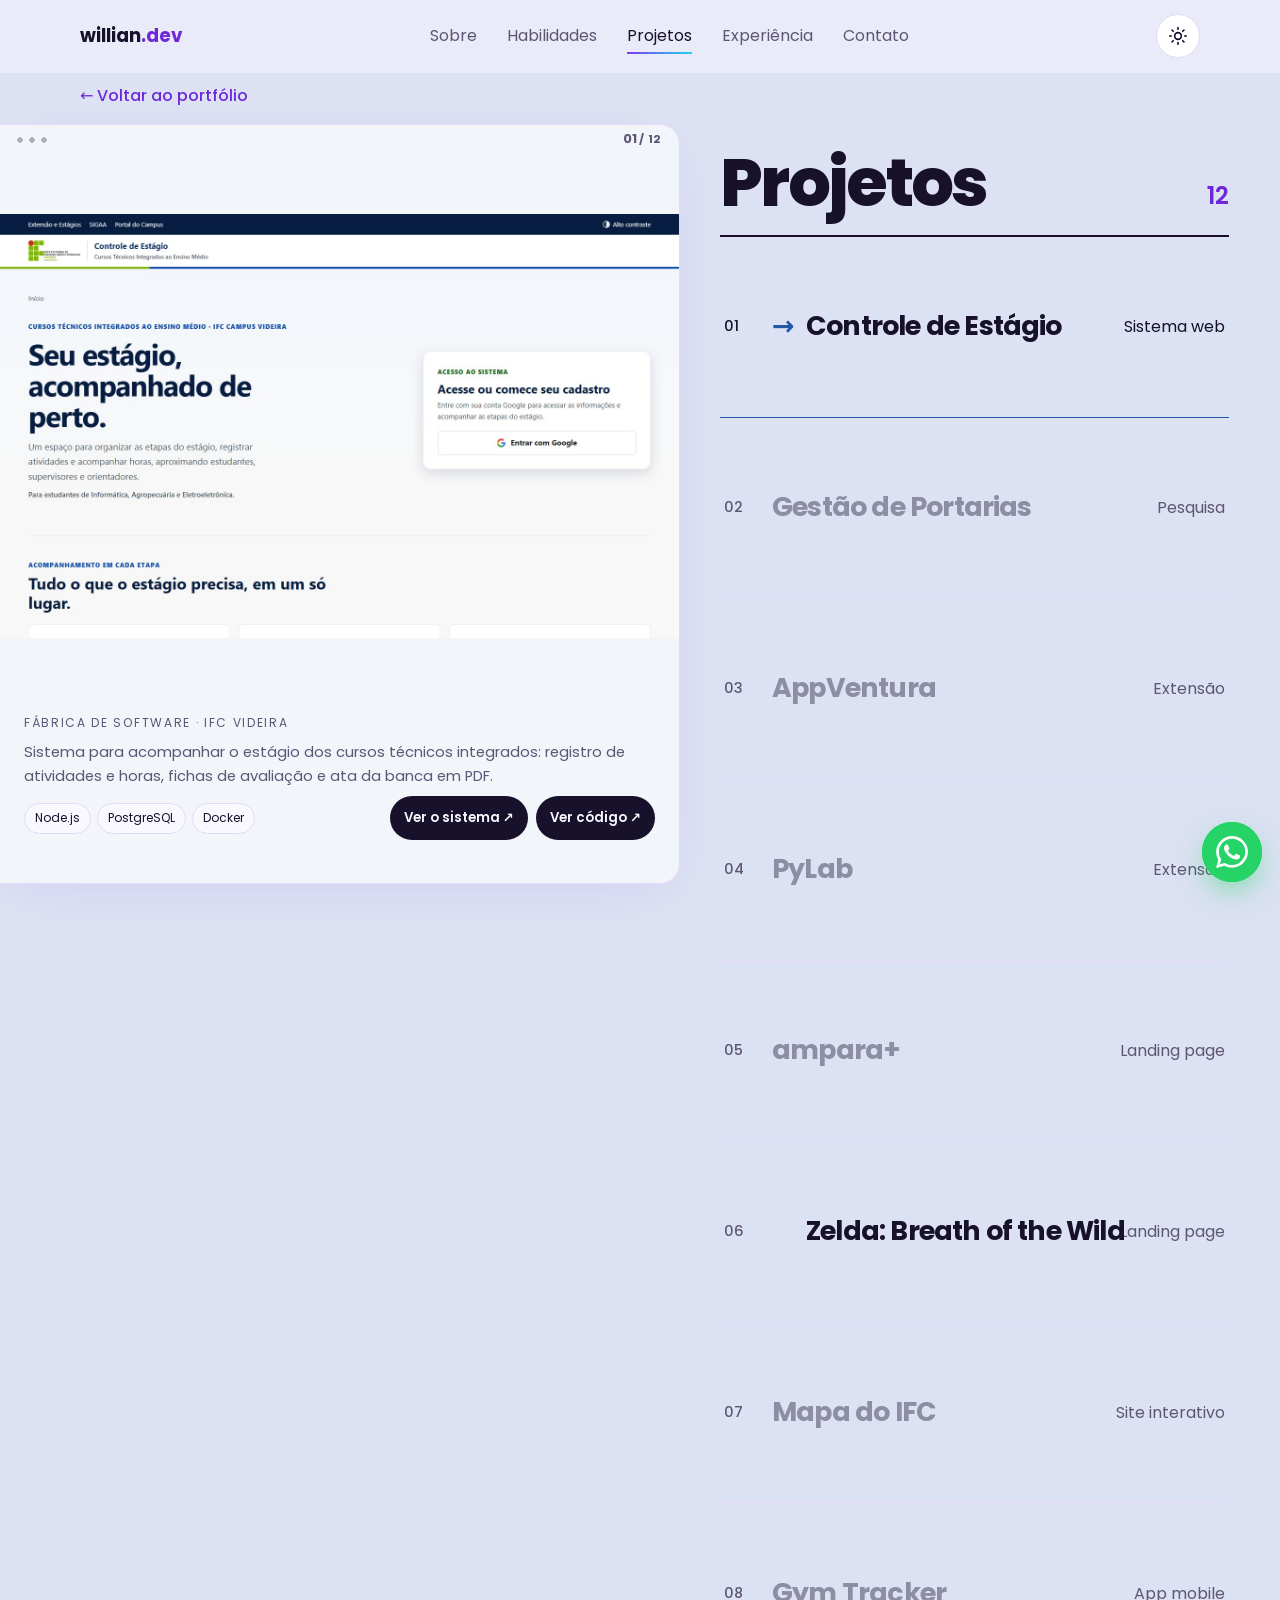
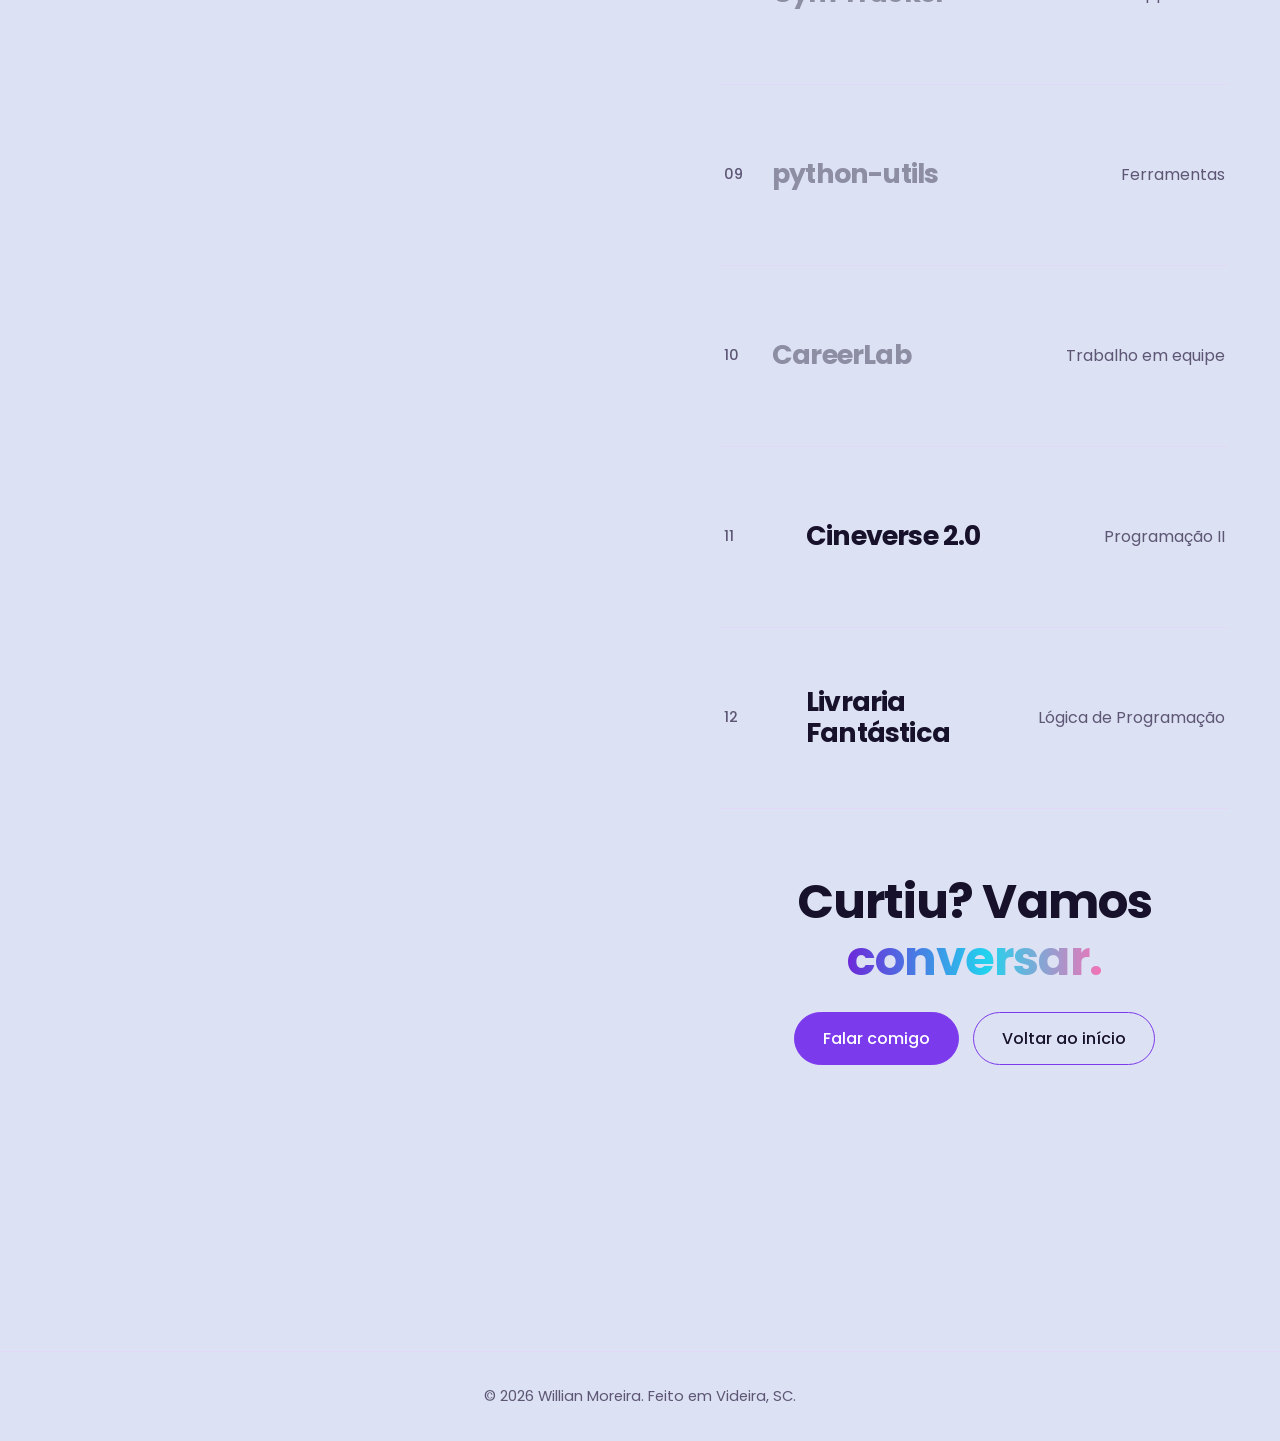
==== commit dae855f3: "pylab" ====
--- a/projetos.html
+++ b/projetos.html
@@ -49,7 +49,7 @@
     </div>
     <!-- Para trocar uma imagem: mude o data-img do projeto na lista (arquivos em assets/projetos/) -->
     <div class="media" id="media" aria-live="polite">
-      <div class="count" id="count" aria-hidden="true"><span>01</span> / 11</div>
+      <div class="count" id="count" aria-hidden="true"><span>01</span> / 12</div>
       <div class="cap" id="cap"></div>
     </div>
   </aside>
@@ -58,7 +58,7 @@
   <section class="list" id="list" aria-labelledby="titulo">
     <header class="list-head">
       <h1 id="titulo">Projetos</h1>
-      <span class="n">11</span>
+      <span class="n">12</span>
     </header>
     <div class="p-lead m-only">
       <a class="back" href="index.html#projetos">← Voltar ao portfólio</a>
@@ -98,9 +98,20 @@
       </div>
     </article>
 
+    <article class="p-row reveal" data-color="#3776ab" data-img="assets/projetos/pylab.jpg">
+      <img class="m-img" src="assets/projetos/pylab.jpg" alt="Capa da aula de Python do PyLab: Fundamentos e Dados, por Vinicius e Willian" loading="lazy" />
+      <h2 class="p-title-wrap"><a class="p-head" href="https://canva.link/h6cr0gj8mz8wej0" target="_blank" rel="noopener"><span class="p-num">04</span><span class="p-title">PyLab</span><span class="p-cat">Extensão</span></a></h2>
+      <div class="p-details">
+        <span class="where">Projeto de extensão · Ensino de programação</span>
+        <p>Projeto de extensão voltado ao ensino de Python, com aulas sobre fundamentos, tipos de dados, condicionais e laços de repetição, acompanhadas de exercícios práticos.</p>
+        <div class="tags"><span class="tag">Python</span><span class="tag">Lógica de programação</span><span class="tag">Educação</span></div>
+        <div class="actions"><a href="https://canva.link/h6cr0gj8mz8wej0" target="_blank" rel="noopener">Ver apresentação ↗</a></div>
+      </div>
+    </article>
+
     <article class="p-row reveal" data-color="#1685bd" data-img="assets/projetos/ampara.jpg">
       <img class="m-img" src="assets/projetos/ampara.jpg" alt="Captura da landing page ampara+" loading="lazy" />
-      <h2 class="p-title-wrap"><a class="p-head" href="https://willian-hm.github.io/ampara-mais/" target="_blank" rel="noopener"><span class="p-num">04</span><span class="p-title">ampara+</span><span class="p-cat">Landing page</span></a></h2>
+      <h2 class="p-title-wrap"><a class="p-head" href="https://willian-hm.github.io/ampara-mais/" target="_blank" rel="noopener"><span class="p-num">05</span><span class="p-title">ampara+</span><span class="p-cat">Landing page</span></a></h2>
       <div class="p-details">
         <span class="where">Startup</span>
         <p>Landing page de uma startup que conecta quem cuida e quem precisa de cuidado.</p>
@@ -111,7 +122,7 @@
 
     <article class="p-row reveal" data-color="#8a9460" data-img="assets/projetos/zelda.jpg">
       <img class="m-img" src="assets/projetos/zelda.jpg" alt="Imagem da landing page Zelda Breath of the Wild" loading="lazy" />
-      <h2 class="p-title-wrap"><a class="p-head" href="https://willian-hm.github.io/zelda-botw-lp/" target="_blank" rel="noopener"><span class="p-num">05</span><span class="p-title">Zelda: Breath of the Wild</span><span class="p-cat">Landing page</span></a></h2>
+      <h2 class="p-title-wrap"><a class="p-head" href="https://willian-hm.github.io/zelda-botw-lp/" target="_blank" rel="noopener"><span class="p-num">06</span><span class="p-title">Zelda: Breath of the Wild</span><span class="p-cat">Landing page</span></a></h2>
       <div class="p-details">
         <span class="where">Projeto pessoal</span>
         <p>Landing page temática sobre o jogo, para treinar layout, tipografia e identidade visual.</p>
@@ -122,7 +133,7 @@
 
     <article class="p-row reveal" data-color="#5e963c" data-img="assets/projetos/ifc-map.jpg">
       <img class="m-img" src="assets/projetos/ifc-map.jpg" alt="Captura do Mapa do IFC" loading="lazy" />
-      <h2 class="p-title-wrap"><a class="p-head" href="https://willian-hm.github.io/ifc-map/" target="_blank" rel="noopener"><span class="p-num">06</span><span class="p-title">Mapa do IFC</span><span class="p-cat">Site interativo</span></a></h2>
+      <h2 class="p-title-wrap"><a class="p-head" href="https://willian-hm.github.io/ifc-map/" target="_blank" rel="noopener"><span class="p-num">07</span><span class="p-title">Mapa do IFC</span><span class="p-cat">Site interativo</span></a></h2>
       <div class="p-details">
         <span class="where">IFC Videira</span>
         <p>Mapa 2D em pixel art do campus de Videira, publicado no GitHub Pages.</p>
@@ -133,7 +144,7 @@
 
     <article class="p-row reveal" data-color="#9b85ee" data-img="assets/projetos/gym.svg">
       <img class="m-img" src="assets/projetos/gym.svg" alt="Apresentação visual do projeto" loading="lazy" />
-      <h2 class="p-title-wrap"><a class="p-head" href="https://github.com/willian-hm/gym-tracker" target="_blank" rel="noopener"><span class="p-num">07</span><span class="p-title">Gym Tracker</span><span class="p-cat">App mobile</span></a></h2>
+      <h2 class="p-title-wrap"><a class="p-head" href="https://github.com/willian-hm/gym-tracker" target="_blank" rel="noopener"><span class="p-num">08</span><span class="p-title">Gym Tracker</span><span class="p-cat">App mobile</span></a></h2>
       <div class="p-details">
         <span class="where">Projeto pessoal</span>
         <p>App offline para registrar treinos, com cronômetro de descanso e sistema de XP e nível por grupo muscular, no estilo Solo Leveling.</p>
@@ -144,7 +155,7 @@
 
     <article class="p-row reveal" data-color="#3776ab" data-img="assets/projetos/pyutils.svg">
       <img class="m-img" src="assets/projetos/pyutils.svg" alt="Apresentação visual do projeto" loading="lazy" />
-      <h2 class="p-title-wrap"><a class="p-head" href="https://github.com/willian-hm/python-utils" target="_blank" rel="noopener"><span class="p-num">08</span><span class="p-title">python-utils</span><span class="p-cat">Ferramentas</span></a></h2>
+      <h2 class="p-title-wrap"><a class="p-head" href="https://github.com/willian-hm/python-utils" target="_blank" rel="noopener"><span class="p-num">09</span><span class="p-title">python-utils</span><span class="p-cat">Ferramentas</span></a></h2>
       <div class="p-details">
         <span class="where">Projeto pessoal</span>
         <p>Coleção de utilitários em Python: conversor de mídia com Flask, mini ChatGPT local com Ollama e um relógio. Um laboratório de automação e IA.</p>
@@ -155,7 +166,7 @@
 
     <article class="p-row reveal" data-color="#398e9c" data-img="assets/projetos/careerlab.jpg">
       <img class="m-img" src="assets/projetos/careerlab.jpg" alt="Capa do projeto CareerLab" loading="lazy" />
-      <h2 class="p-title-wrap"><a class="p-head" href="https://github.com/willian-hm/CareerLab" target="_blank" rel="noopener"><span class="p-num">09</span><span class="p-title">CareerLab</span><span class="p-cat">Trabalho em equipe</span></a></h2>
+      <h2 class="p-title-wrap"><a class="p-head" href="https://github.com/willian-hm/CareerLab" target="_blank" rel="noopener"><span class="p-num">10</span><span class="p-title">CareerLab</span><span class="p-cat">Trabalho em equipe</span></a></h2>
       <div class="p-details">
         <span class="where">Trabalho em equipe</span>
         <p>Rede de conexões e oportunidades de carreira, com cadastro, login, feed de postagens e sistema de seguidores. Feito em equipe com Ana Paula Deon e Rafael Zanelatto.</p>
@@ -166,7 +177,7 @@
 
     <article class="p-row reveal" data-color="#a88452" data-img="assets/projetos/cineverse.jpg">
       <img class="m-img" src="assets/projetos/cineverse.jpg" alt="Capa do projeto Cineverse 2.0" loading="lazy" />
-      <h2 class="p-title-wrap"><a class="p-head" href="https://github.com/willian-hm/Cineverse-2.0" target="_blank" rel="noopener"><span class="p-num">10</span><span class="p-title">Cineverse 2.0</span><span class="p-cat">Programação II</span></a></h2>
+      <h2 class="p-title-wrap"><a class="p-head" href="https://github.com/willian-hm/Cineverse-2.0" target="_blank" rel="noopener"><span class="p-num">11</span><span class="p-title">Cineverse 2.0</span><span class="p-cat">Programação II</span></a></h2>
       <div class="p-details">
         <span class="where">Programação II</span>
         <p>Site de catálogo de filmes e séries, com cadastro de usuários, perfil e slider de destaques.</p>
@@ -177,7 +188,7 @@
 
     <article class="p-row reveal" data-color="#868080" data-img="assets/projetos/livraria.jpg">
       <img class="m-img" src="assets/projetos/livraria.jpg" alt="Captura do site Livraria Fantástica" loading="lazy" />
-      <h2 class="p-title-wrap"><a class="p-head" href="https://github.com/willian-hm/site-de-vendas" target="_blank" rel="noopener"><span class="p-num">11</span><span class="p-title">Livraria Fantástica</span><span class="p-cat">Lógica de Programação</span></a></h2>
+      <h2 class="p-title-wrap"><a class="p-head" href="https://github.com/willian-hm/site-de-vendas" target="_blank" rel="noopener"><span class="p-num">12</span><span class="p-title">Livraria Fantástica</span><span class="p-cat">Lógica de Programação</span></a></h2>
       <div class="p-details">
         <span class="where">Lógica de Programação</span>
         <p>Trabalho final da disciplina: site de vendas de livros com página inicial e cadastro de clientes.</p>
--- a/style.css
+++ b/style.css
@@ -477,3 +477,44 @@
 @media(min-width:1001px) and (max-height:800px){
   .projects-page .media{width:min(calc(100% - 32px),calc((100svh - 430px)*1.6));margin-right:0}
 }
+
+/* O painel reserva espaço real para legenda e links dentro da área visível. */
+@media(min-width:1001px){
+  .projects-page .side{align-self:start;height:100dvh;padding:96px 0 24px;display:grid;grid-template-rows:auto minmax(0,1fr);gap:18px}
+  .projects-page .media{width:auto;margin:0 32px 0 0;height:100%;max-height:100%;min-height:0;display:grid;grid-template-rows:30px minmax(0,1fr) auto;align-self:end;border-bottom:1px solid var(--border);border-radius:0 20px 20px 0}
+  .projects-page .project-preview{height:100%;min-height:0;max-height:none;aspect-ratio:auto}
+  .projects-page .media .cap{min-width:0;overflow-wrap:anywhere}
+  .projects-page footer{position:relative;clear:both;background:color-mix(in srgb,var(--bg) 86%,var(--project-color));padding-block:32px}
+}
+/* Em janelas muito baixas, o painel acompanha o fluxo normal da página. */
+@media(min-width:1001px) and (max-height:600px){
+  .projects-page .side{position:relative;height:auto;grid-template-rows:auto auto}
+  .projects-page .media{height:auto;max-height:none;grid-template-rows:30px auto auto}
+  .projects-page .project-preview{height:auto;aspect-ratio:16/10}
+}
+@media(min-width:1001px){
+  .projects-page .side{grid-template-columns:minmax(0,1fr);justify-content:normal}
+}
+
+/* Mais área para a captura, sem comprimir a descrição nem invadir o rodapé. */
+@media(min-width:1001px){
+  .projects-page .stage{grid-template-columns:minmax(0,55fr) minmax(0,45fr)}
+  .projects-page .side{padding-top:80px;padding-bottom:16px;gap:12px}
+  .projects-page .side-intro .lead{display:none}
+  .projects-page .side-intro .back{margin-bottom:0;min-height:32px}
+  .projects-page .media{margin-right:24px}
+  .projects-page .media .cap{display:grid;grid-template-columns:minmax(0,1fr) auto;gap:8px 14px;padding:16px 24px 18px}
+  .projects-page .media .cap .where,.projects-page .media .cap p{grid-column:1/-1;margin:0;max-width:none}
+  .projects-page .media .cap .tags{margin:0;align-self:center;gap:6px}
+  .projects-page .media .cap .tag{padding:4px 10px;font-size:.75rem}
+  .projects-page .media .cap .actions{margin:0;align-self:center;gap:8px;justify-content:flex-end}
+  .projects-page .media .cap .actions a{font-size:.83rem;padding:8px 14px}
+  .projects-page .list{padding-left:16px;padding-right:4vw}
+}
+@media(min-width:1001px) and (max-width:1200px){
+  .projects-page .media .cap{grid-template-columns:1fr}
+  .projects-page .media .cap .actions{justify-content:flex-start}
+}
+@media(min-width:1001px){
+  .projects-page .media .cap{min-height:var(--caption-height,0px);align-content:start}
+}
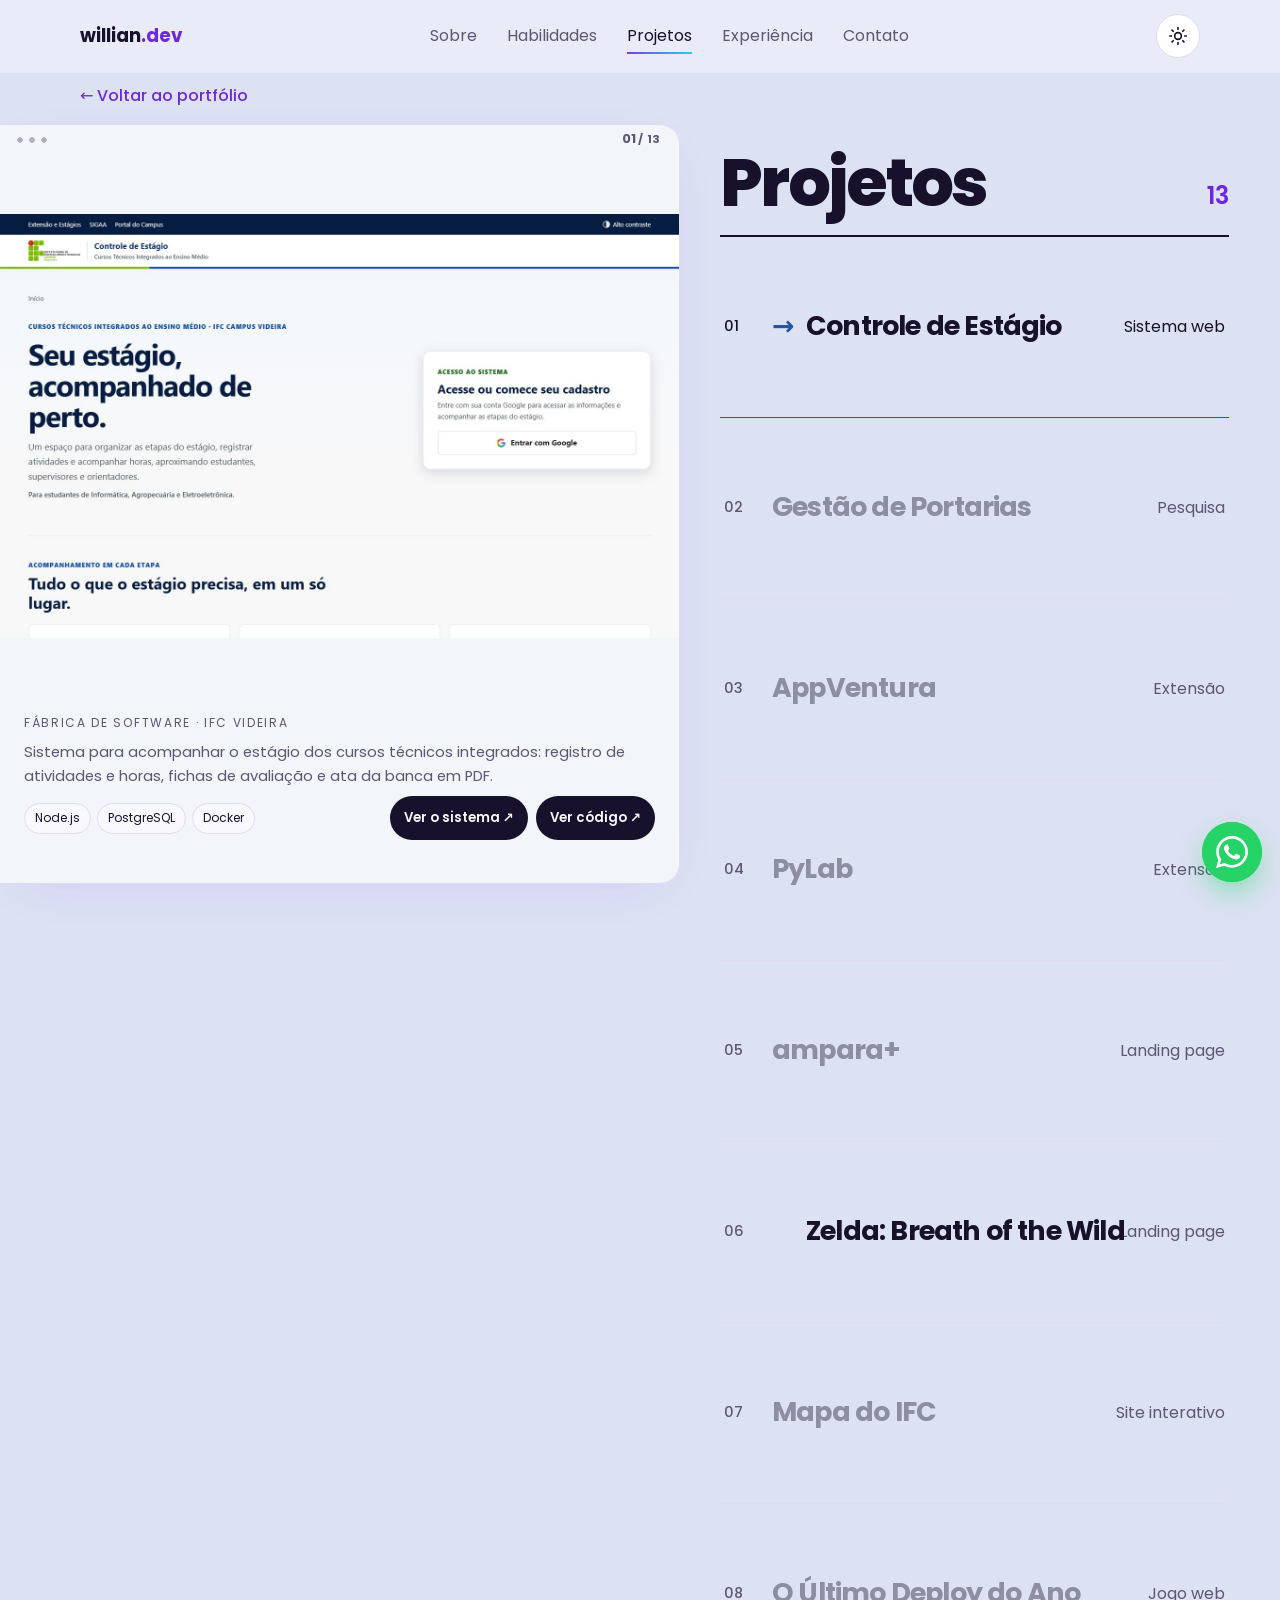
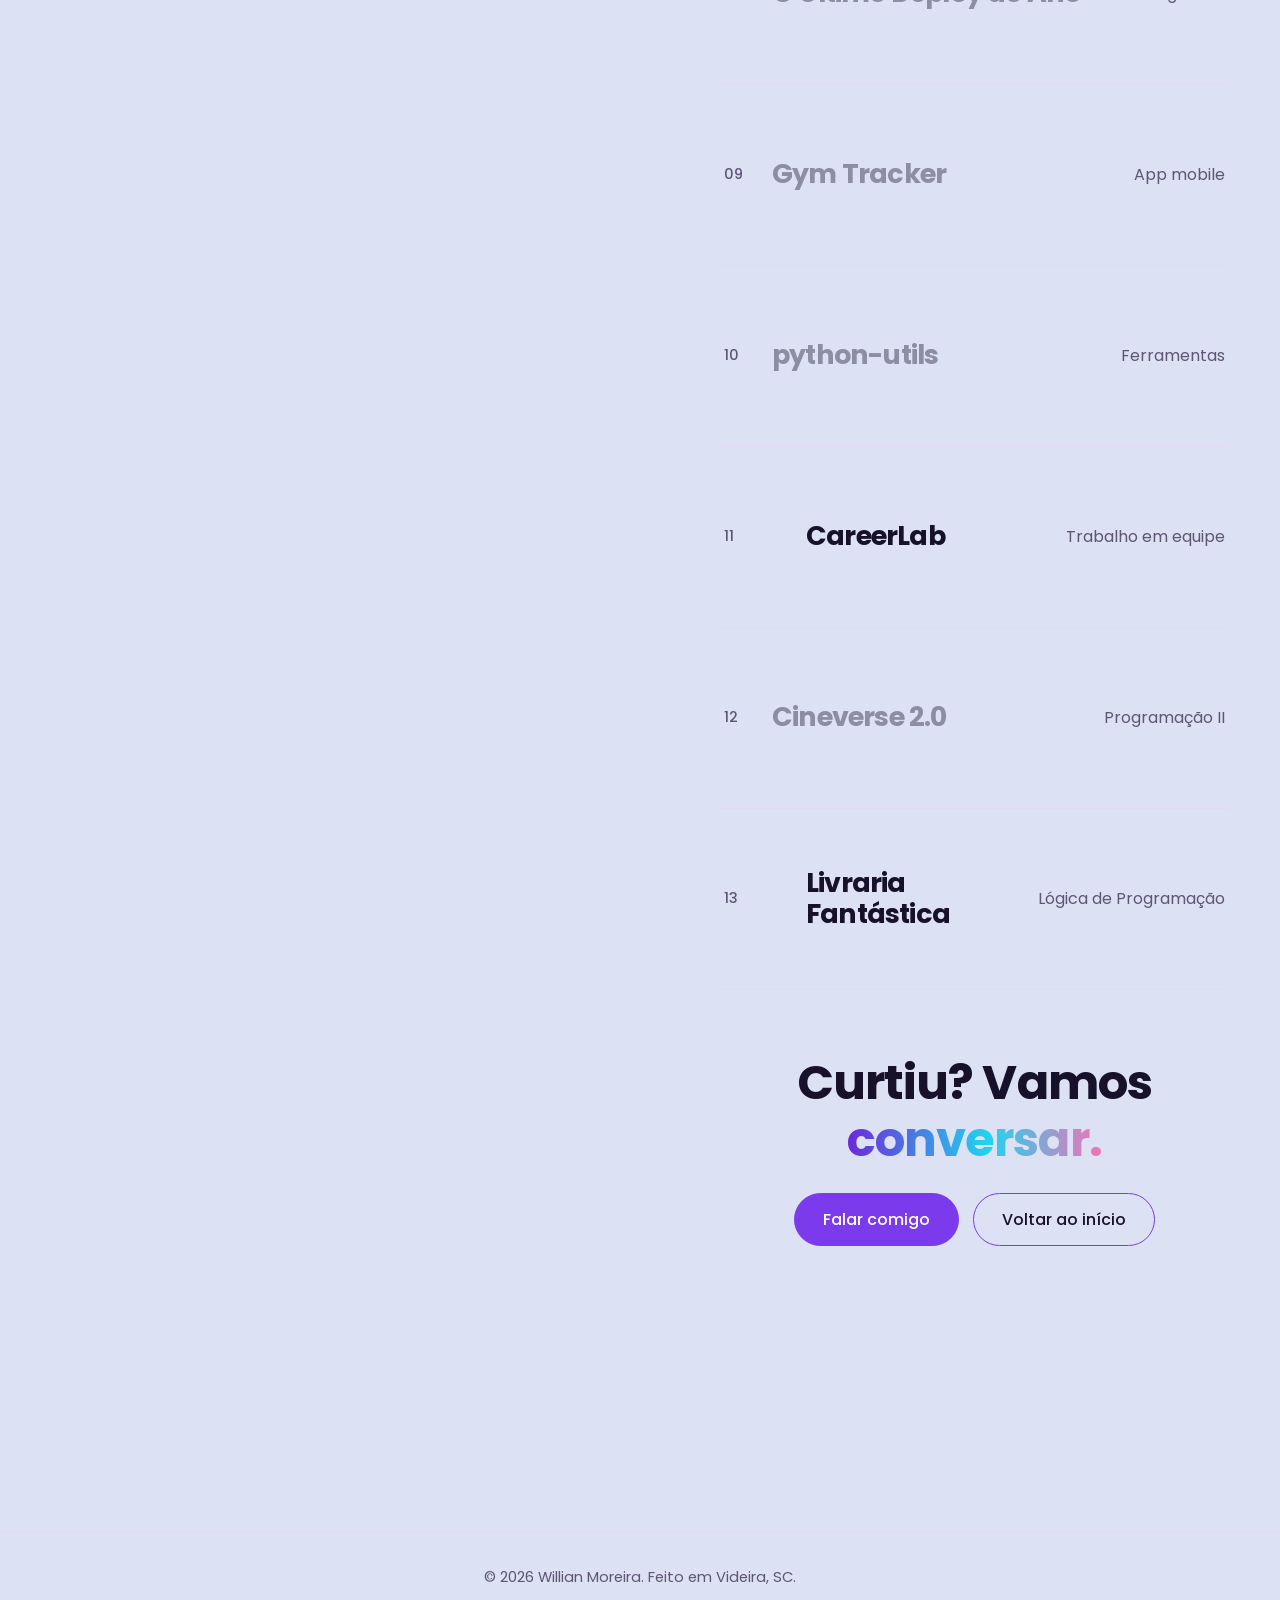
==== commit abc4f865: "mais um projeto pra conta" ====
--- a/projetos.html
+++ b/projetos.html
@@ -49,7 +49,7 @@
     </div>
     <!-- Para trocar uma imagem: mude o data-img do projeto na lista (arquivos em assets/projetos/) -->
     <div class="media" id="media" aria-live="polite">
-      <div class="count" id="count" aria-hidden="true"><span>01</span> / 12</div>
+      <div class="count" id="count" aria-hidden="true"><span>01</span> / 13</div>
       <div class="cap" id="cap"></div>
     </div>
   </aside>
@@ -58,7 +58,7 @@
   <section class="list" id="list" aria-labelledby="titulo">
     <header class="list-head">
       <h1 id="titulo">Projetos</h1>
-      <span class="n">12</span>
+      <span class="n">13</span>
     </header>
     <div class="p-lead m-only">
       <a class="back" href="index.html#projetos">← Voltar ao portfólio</a>
@@ -142,9 +142,20 @@
       </div>
     </article>
 
+    <article class="p-row reveal" data-color="#456f60" data-img="assets/projetos/natal-fab.jpg">
+      <img class="m-img" src="assets/projetos/natal-fab.jpg" alt="Tela inicial de O Último Deploy do Ano, com a Fábrica de Software em pixel art e decoração natalina" loading="lazy" />
+      <h2 class="p-title-wrap"><a class="p-head" href="https://willian-hm.github.io/natal-fab/" target="_blank" rel="noopener"><span class="p-num">08</span><span class="p-title">O Último Deploy do Ano</span><span class="p-cat">Jogo web</span></a></h2>
+      <div class="p-details">
+        <span class="where">Natal FAB · IFC Videira</span>
+        <p>Jogo de aventura e investigação em pixel art, ambientado no IFC Videira. Um último teste na Fábrica de Software coloca o Natal no ambiente errado, dando início a uma comédia interativa.</p>
+        <div class="tags"><span class="tag">JavaScript</span><span class="tag">Pixel art</span><span class="tag">Jogo web</span></div>
+        <div class="actions"><a href="https://willian-hm.github.io/natal-fab/" target="_blank" rel="noopener">Jogar agora ↗</a></div>
+      </div>
+    </article>
+
     <article class="p-row reveal" data-color="#9b85ee" data-img="assets/projetos/gym.svg">
       <img class="m-img" src="assets/projetos/gym.svg" alt="Apresentação visual do projeto" loading="lazy" />
-      <h2 class="p-title-wrap"><a class="p-head" href="https://github.com/willian-hm/gym-tracker" target="_blank" rel="noopener"><span class="p-num">08</span><span class="p-title">Gym Tracker</span><span class="p-cat">App mobile</span></a></h2>
+      <h2 class="p-title-wrap"><a class="p-head" href="https://github.com/willian-hm/gym-tracker" target="_blank" rel="noopener"><span class="p-num">09</span><span class="p-title">Gym Tracker</span><span class="p-cat">App mobile</span></a></h2>
       <div class="p-details">
         <span class="where">Projeto pessoal</span>
         <p>App offline para registrar treinos, com cronômetro de descanso e sistema de XP e nível por grupo muscular, no estilo Solo Leveling.</p>
@@ -155,7 +166,7 @@
 
     <article class="p-row reveal" data-color="#3776ab" data-img="assets/projetos/pyutils.svg">
       <img class="m-img" src="assets/projetos/pyutils.svg" alt="Apresentação visual do projeto" loading="lazy" />
-      <h2 class="p-title-wrap"><a class="p-head" href="https://github.com/willian-hm/python-utils" target="_blank" rel="noopener"><span class="p-num">09</span><span class="p-title">python-utils</span><span class="p-cat">Ferramentas</span></a></h2>
+      <h2 class="p-title-wrap"><a class="p-head" href="https://github.com/willian-hm/python-utils" target="_blank" rel="noopener"><span class="p-num">10</span><span class="p-title">python-utils</span><span class="p-cat">Ferramentas</span></a></h2>
       <div class="p-details">
         <span class="where">Projeto pessoal</span>
         <p>Coleção de utilitários em Python: conversor de mídia com Flask, mini ChatGPT local com Ollama e um relógio. Um laboratório de automação e IA.</p>
@@ -166,7 +177,7 @@
 
     <article class="p-row reveal" data-color="#398e9c" data-img="assets/projetos/careerlab.jpg">
       <img class="m-img" src="assets/projetos/careerlab.jpg" alt="Capa do projeto CareerLab" loading="lazy" />
-      <h2 class="p-title-wrap"><a class="p-head" href="https://github.com/willian-hm/CareerLab" target="_blank" rel="noopener"><span class="p-num">10</span><span class="p-title">CareerLab</span><span class="p-cat">Trabalho em equipe</span></a></h2>
+      <h2 class="p-title-wrap"><a class="p-head" href="https://github.com/willian-hm/CareerLab" target="_blank" rel="noopener"><span class="p-num">11</span><span class="p-title">CareerLab</span><span class="p-cat">Trabalho em equipe</span></a></h2>
       <div class="p-details">
         <span class="where">Trabalho em equipe</span>
         <p>Rede de conexões e oportunidades de carreira, com cadastro, login, feed de postagens e sistema de seguidores. Feito em equipe com Ana Paula Deon e Rafael Zanelatto.</p>
@@ -177,7 +188,7 @@
 
     <article class="p-row reveal" data-color="#a88452" data-img="assets/projetos/cineverse.jpg">
       <img class="m-img" src="assets/projetos/cineverse.jpg" alt="Capa do projeto Cineverse 2.0" loading="lazy" />
-      <h2 class="p-title-wrap"><a class="p-head" href="https://github.com/willian-hm/Cineverse-2.0" target="_blank" rel="noopener"><span class="p-num">11</span><span class="p-title">Cineverse 2.0</span><span class="p-cat">Programação II</span></a></h2>
+      <h2 class="p-title-wrap"><a class="p-head" href="https://github.com/willian-hm/Cineverse-2.0" target="_blank" rel="noopener"><span class="p-num">12</span><span class="p-title">Cineverse 2.0</span><span class="p-cat">Programação II</span></a></h2>
       <div class="p-details">
         <span class="where">Programação II</span>
         <p>Site de catálogo de filmes e séries, com cadastro de usuários, perfil e slider de destaques.</p>
@@ -188,7 +199,7 @@
 
     <article class="p-row reveal" data-color="#868080" data-img="assets/projetos/livraria.jpg">
       <img class="m-img" src="assets/projetos/livraria.jpg" alt="Captura do site Livraria Fantástica" loading="lazy" />
-      <h2 class="p-title-wrap"><a class="p-head" href="https://github.com/willian-hm/site-de-vendas" target="_blank" rel="noopener"><span class="p-num">12</span><span class="p-title">Livraria Fantástica</span><span class="p-cat">Lógica de Programação</span></a></h2>
+      <h2 class="p-title-wrap"><a class="p-head" href="https://github.com/willian-hm/site-de-vendas" target="_blank" rel="noopener"><span class="p-num">13</span><span class="p-title">Livraria Fantástica</span><span class="p-cat">Lógica de Programação</span></a></h2>
       <div class="p-details">
         <span class="where">Lógica de Programação</span>
         <p>Trabalho final da disciplina: site de vendas de livros com página inicial e cadastro de clientes.</p>
